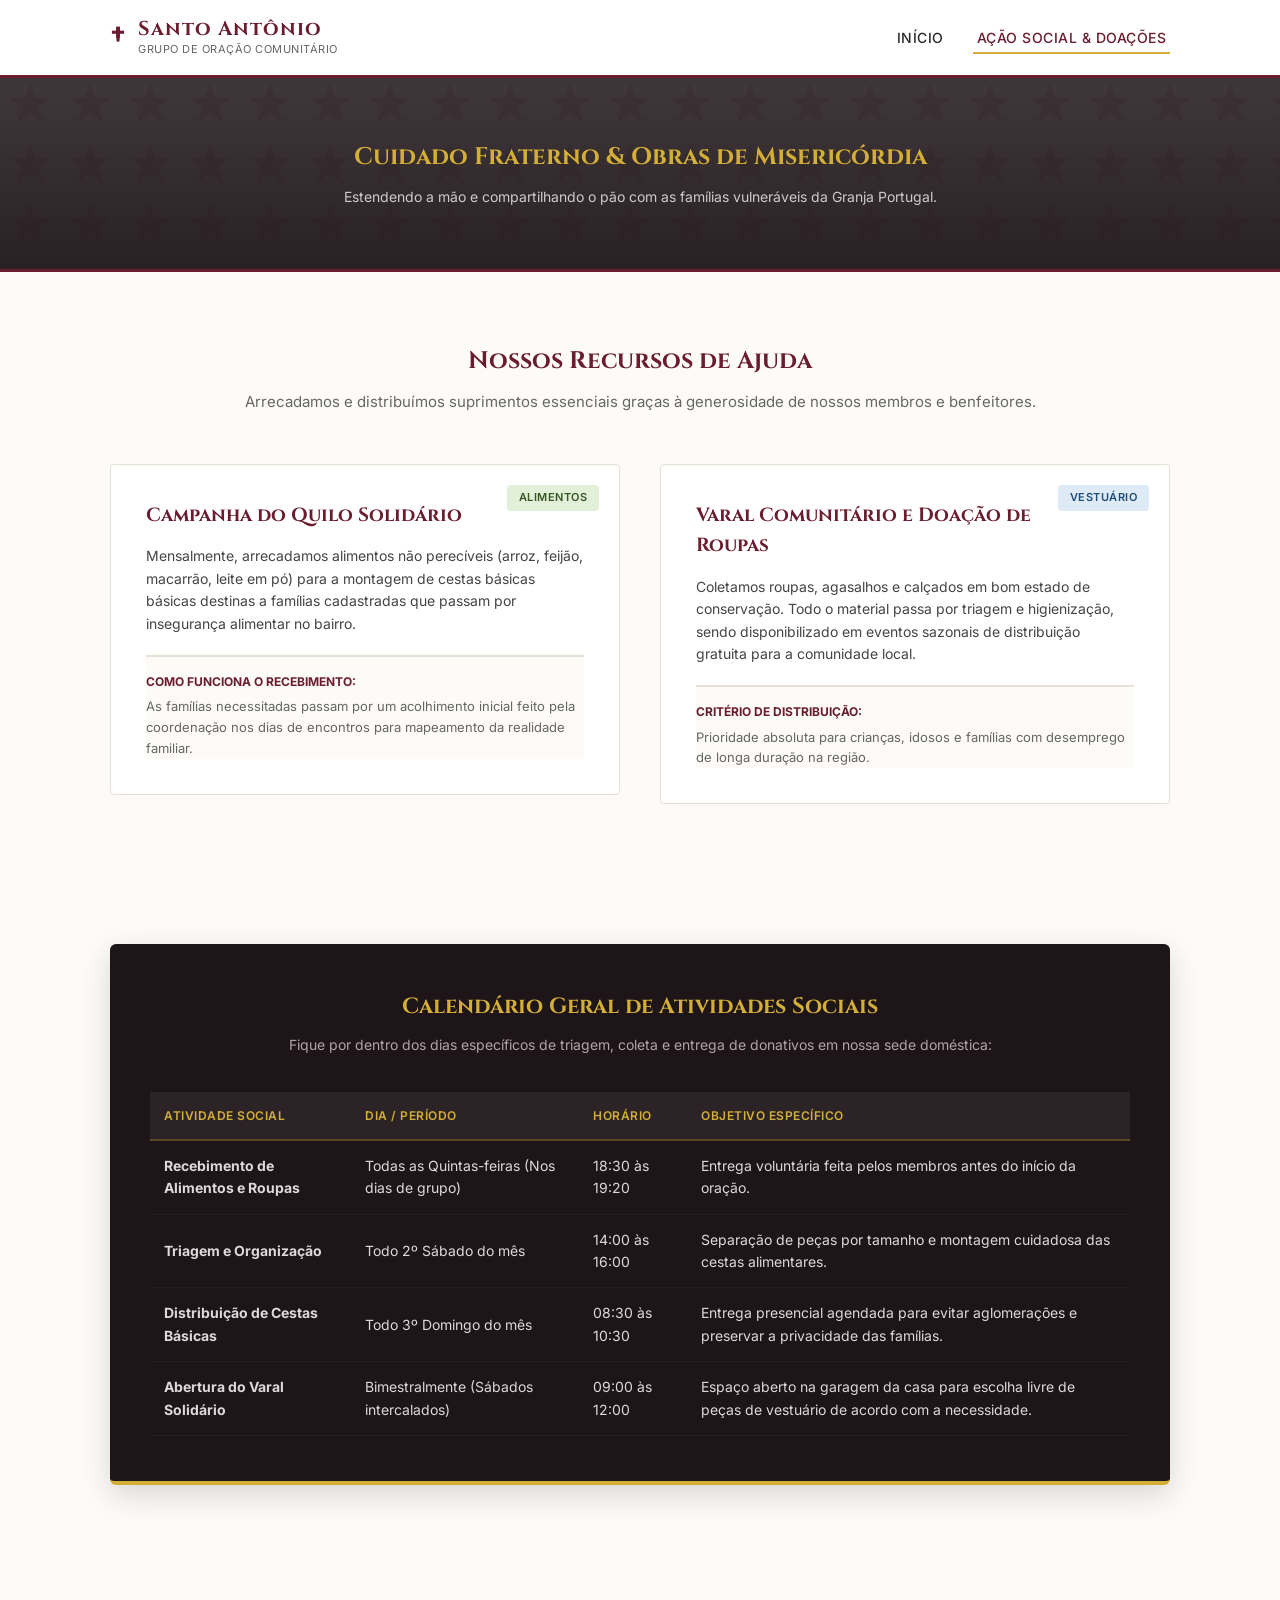
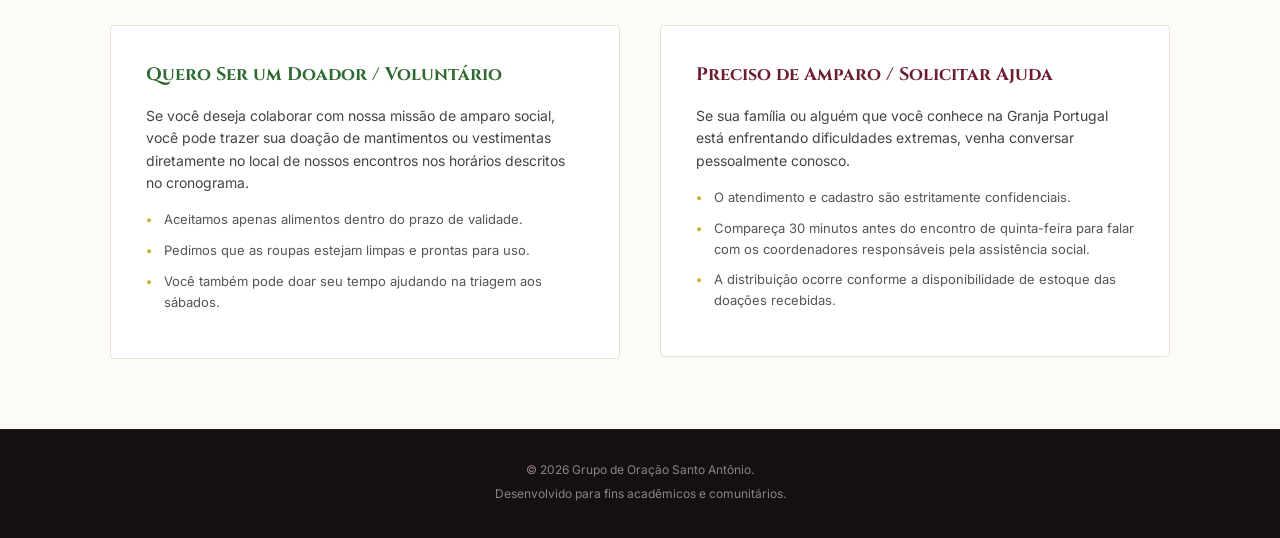
==== ajuda.html @ 1fc6bad6 "Projeto Santo Antonio" ====
<!DOCTYPE html>
<html lang="pt-BR">
<head>
    <meta charset="UTF-8">
    <meta name="viewport" content="width=device-width, initial-scale=1.0">
    <title>Ação Social & Doações - Grupo de Oração Santo Antônio</title>
    <link rel="stylesheet" href="style.css">
    <link rel="preconnect" href="https://fonts.googleapis.com">
    <link rel="preconnect" href="https://fonts.gstatic.com" crossorigin>
    <link href="https://fonts.googleapis.com/css2?family=Cinzel:wght@500;700&family=Inter:wght@400;500;600&display=swap" rel="stylesheet">
</head>
<body>
    <header class="main-header">
        <div class="container header-container">
            <div class="logo-area">
                <span class="cross-icon">†</span>
                <div class="logo-text">
                    <h1>Santo Antônio</h1>
                    <p>Grupo de Oração Comunitário</p>
                </div>
            </div>
            <nav class="main-nav">
                <button class="menu-toggle" aria-label="Open Menu">≡</button>
                <ul class="nav-links">
                    <li><a href="index.html">Início</a></li>
                    <li><a href="ajuda.html" class="active">Ação Social & Doações</a></li>
                </ul>
            </nav>
        </div>
    </header>

    <main>
        <!-- Page Banner -->
        <section class="page-banner">
            <div class="container">
                <h2>Cuidado Fraterno & Obras de Misericórdia</h2>
                <p>Estendendo a mão e compartilhando o pão com as famílias vulneráveis da Granja Portugal.</p>
            </div>
        </section>

        <!-- Projetos de Assistência -->
        <section class="social-projects">
            <div class="container">
                <div class="section-title">
                    <h3>Nossos Recursos de Ajuda</h3>
                    <p>Arrecadamos e distribuímos suprimentos essenciais graças à generosidade de nossos membros e benfeitores.</p>
                </div>

                <div class="grid-2">
                    <!-- Projeto 1: Alimentos -->
                    <div class="project-card">
                        <div class="project-badge food">Alimentos</div>
                        <h4>Campanha do Quilo Solidário</h4>
                        <p>Mensalmente, arrecadamos alimentos não perecíveis (arroz, feijão, macarrão, leite em pó) para a montagem de cestas básicas básicas destinas a famílias cadastradas que passam por insegurança alimentar no bairro.</p>
                        <div class="project-meta">
                            <h5>Como Funciona o Recebimento:</h5>
                            <p>As famílias necessitadas passam por um acolhimento inicial feito pela coordenação nos dias de encontros para mapeamento da realidade familiar.</p>
                        </div>
                    </div>

                    <!-- Projeto 2: Roupas -->
                    <div class="project-card">
                        <div class="project-badge clothing">Vestuário</div>
                        <h4>Varal Comunitário e Doação de Roupas</h4>
                        <p>Coletamos roupas, agasalhos e calçados em bom estado de conservação. Todo o material passa por triagem e higienização, sendo disponibilizado em eventos sazonais de distribuição gratuita para a comunidade local.</p>
                        <div class="project-meta">
                            <h5>Critério de Distribuição:</h5>
                            <p>Prioridade absoluta para crianças, idosos e famílias com desemprego de longa duração na região.</p>
                        </div>
                    </div>
                </div>
            </div>
        </section>

        <!-- Cronograma de Arrecadação e Entrega -->
        <section class="schedule-social">
            <div class="container">
                <div class="card-dark">
                    <h3>Calendário Geral de Atividades Sociais</h3>
                    <p class="intro-p">Fique por dentro dos dias específicos de triagem, coleta e entrega de donativos em nossa sede doméstica:</p>
                    
                    <div class="table-responsive">
                        <table class="custom-table">
                            <thead>
                                <tr>
                                    <th>Atividade Social</th>
                                    <th>Dia / Período</th>
                                    <th>Horário</th>
                                    <th>Objetivo Específico</th>
                                </tr>
                            </thead>
                            <tbody>
                                <tr>
                                    <td><strong>Recebimento de Alimentos e Roupas</strong></td>
                                    <td>Todas as Quintas-feiras (Nos dias de grupo)</td>
                                    <td>18:30 às 19:20</td>
                                    <td>Entrega voluntária feita pelos membros antes do início da oração.</td>
                                </tr>
                                <tr>
                                    <td><strong>Triagem e Organização</strong></td>
                                    <td>Todo 2º Sábado do mês</td>
                                    <td>14:00 às 16:00</td>
                                    <td>Separação de peças por tamanho e montagem cuidadosa das cestas alimentares.</td>
                                </tr>
                                <tr>
                                    <td><strong>Distribuição de Cestas Básicas</strong></td>
                                    <td>Todo 3º Domingo do mês</td>
                                    <td>08:30 às 10:30</td>
                                    <td>Entrega presencial agendada para evitar aglomerações e preservar a privacidade das famílias.</td>
                                </tr>
                                <tr>
                                    <td><strong>Abertura do Varal Solidário</strong></td>
                                    <td>Bimestralmente (Sábados intercalados)</td>
                                    <td>09:00 às 12:00</td>
                                    <td>Espaço aberto na garagem da casa para escolha livre de peças de vestuário de acordo com a necessidade.</td>
                                </tr>
                            </tbody>
                        </table>
                    </div>
                </div>
            </div>
        </section>

        <!-- Como Ajudar ou Solicitar Auxílio -->
        <section class="help-guide">
            <div class="container grid-2">
                <div class="guide-box volunteer">
                    <h4>Quero Ser um Doador / Voluntário</h4>
                    <p>Se você deseja colaborar com nossa missão de amparo social, você pode trazer sua doação de mantimentos ou vestimentas diretamente no local de nossos encontros nos horários descritos no cronograma.</p>
                    <ul>
                        <li>Aceitamos apenas alimentos dentro do prazo de validade.</li>
                        <li>Pedimos que as roupas estejam limpas e prontas para uso.</li>
                        <li>Você também pode doar seu tempo ajudando na triagem aos sábados.</li>
                    </ul>
                </div>

                <div class="guide-box beneficiary">
                    <h4>Preciso de Amparo / Solicitar Ajuda</h4>
                    <p>Se sua família ou alguém que você conhece na Granja Portugal está enfrentando dificuldades extremas, venha conversar pessoalmente conosco.</p>
                    <ul>
                        <li>O atendimento e cadastro são estritamente confidenciais.</li>
                        <li>Compareça 30 minutos antes do encontro de quinta-feira para falar com os coordenadores responsáveis pela assistência social.</li>
                        <li>A distribuição ocorre conforme a disponibilidade de estoque das doações recebidas.</li>
                    </ul>
                </div>
            </div>
        </section>
    </main>

    <footer class="main-footer">
        <div class="container footer-content">
            <p>&copy; 2026 Grupo de Oração Santo Antônio.</p>
            <p>Desenvolvido para fins acadêmicos e comunitários.</p>
        </div>
    </footer>

    <script src="script.js"></script>
</body>
</html>
---- style.css ----
:root {
    --primary-color: #6b1d2f;    
    --primary-light: #8b2b43;
    --accent-color: #d4af37;    
    --accent-hover: #bda031;
    --bg-warm: #fdfbf7;       
    --bg-white: #ffffff;
    --bg-card-dark: #1e1518;     
    --text-dark: #2b2b2b;       
    --text-light: #f5f5f5;
    --text-muted: #666666;
    --border-color: #e6e0d5;
    
    --font-heading: 'Cinzel', serif;
    --font-body: 'Inter', sans-serif;
}


*, *::before, *::after {
    box-sizing: border-box;
    margin: 0;
    padding: 0;
}

html {
    scroll-behavior: smooth;
}

body {
    font-family: var(--font-body);
    background-color: var(--bg-warm);
    color: var(--text-dark);
    line-height: 1.6;
}

.container {
    width: 100%;
    max-width: 1100px;
    margin: 0 auto;
    padding: 0 20px;
}

/* Cabeçalho e Navegação */
.main-header {
    background-color: var(--bg-white);
    border-bottom: 3px solid var(--primary-color);
    box-shadow: 0 2px 10px rgba(0,0,0,0.05);
    position: sticky;
    top: 0;
    z-index: 1000;
}

.header-container {
    display: flex;
    justify-content: space-between;
    align-items: center;
    padding: 15px 20px;
}

.logo-area {
    display: flex;
    align-items: center;
    gap: 12px;
}

.cross-icon {
    font-size: 28px;
    color: var(--primary-color);
    font-weight: bold;
}

.logo-text h1 {
    font-family: var(--font-heading);
    font-size: 20px;
    color: var(--primary-color);
    letter-spacing: 1px;
    line-height: 1.2;
}

.logo-text p {
    font-size: 11px;
    color: var(--text-muted);
    text-transform: uppercase;
    letter-spacing: 0.5px;
}

.main-nav {
    display: flex;
    align-items: center;
}

.menu-toggle {
    display: none;
    background: none;
    border: none;
    font-size: 28px;
    color: var(--primary-color);
    cursor: pointer;
}

.nav-links {
    display: flex;
    list-style: none;
    gap: 25px;
}

.nav-links a {
    text-decoration: none;
    color: var(--text-dark);
    font-weight: 500;
    font-size: 14px;
    text-transform: uppercase;
    letter-spacing: 0.5px;
    padding: 8px 4px;
    transition: color 0.3s ease;
    position: relative;
}

.nav-links a:hover,
.nav-links a.active {
    color: var(--primary-color);
}

.nav-links a.active::after,
.nav-links a:hover::after {
    content: '';
    position: absolute;
    bottom: 0;
    left: 0;
    width: 100%;
    height: 2px;
    background-color: var(--accent-color);
}

/* Hero Section */
.hero {
    background: linear-gradient(rgba(107, 29, 47, 0.92), rgba(30, 21, 24, 0.95));
    color: var(--text-light);
    padding: 90px 0;
    text-align: center;
    border-bottom: 4px solid var(--accent-color);
}

.hero-content {
    max-width: 800px;
}

.hero .subtitle {
    display: inline-block;
    font-size: 12px;
    text-transform: uppercase;
    letter-spacing: 2px;
    color: var(--accent-color);
    margin-bottom: 15px;
    font-weight: 600;
}

.hero h2 {
    font-family: var(--font-heading);
    font-size: 26px;
    font-weight: 500;
    line-height: 1.4;
    margin-bottom: 25px;
    font-style: italic;
}

.hero p {
    font-size: 15px;
    color: #dcd6cd;
    margin-bottom: 35px;
}

/* Botões */
.btn {
    display: inline-block;
    text-decoration: none;
    padding: 12px 28px;
    font-weight: 600;
    font-size: 14px;
    text-transform: uppercase;
    letter-spacing: 0.5px;
    border-radius: 4px;
    transition: all 0.3s ease;
}

.btn-primary {
    background-color: var(--accent-color);
    color: #1e1518;
}

.btn-primary:hover {
    background-color: var(--accent-hover);
    transform: translateY(-2px);
}

/* Layouts de Grade Flexíveis/Grid (Para Navegadores Modernos) */
.grid-2 {
    display: grid;
    grid-template-columns: 1fr 1fr;
    gap: 40px;
    align-items: start;
}

.grid-2-equal {
    display: grid;
    grid-template-columns: 1fr 1fr;
    gap: 40px;
}

.grid-3 {
    display: grid;
    grid-template-columns: repeat(3, 1fr);
    gap: 30px;
}

/* Seções Comuns */
.about-section, .agenda-section, .location-section, .social-projects, .schedule-social, .help-guide {
    padding: 70px 0;
}

.section-title {
    text-align: center;
    margin-bottom: 50px;
}

.section-title h3 {
    font-family: var(--font-heading);
    font-size: 24px;
    color: var(--primary-color);
    margin-bottom: 10px;
}

.section-title p {
    color: var(--text-muted);
    font-size: 15px;
}

/* Cartões de Conteúdo */
.about-text h3 {
    font-family: var(--font-heading);
    font-size: 24px;
    color: var(--primary-color);
    margin-bottom: 20px;
}

.about-text p {
    margin-bottom: 20px;
    font-size: 15px;
    color: #444;
}

.card-accent {
    background-color: var(--bg-white);
    border-left: 4px solid var(--accent-color);
    padding: 20px;
    margin-top: 25px;
    box-shadow: 0 4px 15px rgba(0,0,0,0.02);
}

.card-accent h4 {
    color: var(--primary-color);
    margin-bottom: 8px;
    font-size: 16px;
}

.info-box {
    background-color: var(--bg-white);
    border: 1px solid var(--border-color);
    padding: 25px;
    margin-bottom: 20px;
    border-radius: 4px;
}

.info-box h5 {
    font-family: var(--font-heading);
    color: var(--primary-color);
    font-size: 15px;
    margin-bottom: 10px;
}

/* Cartões da Agenda */
.agenda-card {
    background-color: var(--bg-white);
    border: 1px solid var(--border-color);
    border-top: 4px solid var(--primary-color);
    padding: 30px 25px;
    border-radius: 4px;
    box-shadow: 0 4px 12px rgba(0,0,0,0.02);
    transition: transform 0.3s ease;
}

.agenda-card:hover {
    transform: translateY(-5px);
}

.agenda-card.highlighted {
    border-top-color: var(--accent-color);
    background-color: #fffdf9;
    box-shadow: 0 6px 20px rgba(212, 175, 55, 0.1);
}

.card-header {
    display: flex;
    justify-content: space-between;
    margin-bottom: 20px;
    font-size: 12px;
    font-weight: 600;
    text-transform: uppercase;
}

.day-tag {
    color: var(--primary-color);
    background-color: rgba(107, 29, 47, 0.06);
    padding: 4px 10px;
    border-radius: 20px;
}

.agenda-card.highlighted .day-tag {
    color: #9c7b14;
    background-color: rgba(212, 175, 55, 0.12);
}

.time-tag {
    color: var(--text-muted);
    padding: 4px 0;
}

.agenda-card h4 {
    font-family: var(--font-heading);
    color: #1e1518;
    font-size: 17px;
    margin-bottom: 12px;
}

.agenda-card p {
    font-size: 14px;
    color: #555;
}

/* Área de Localização */
.address-box {
    background-color: rgba(107, 29, 47, 0.03);
    border: 1px dashed var(--primary-color);
    padding: 25px;
    margin: 25px 0;
    border-radius: 4px;
}

.address-box p {
    margin-bottom: 5px;
    color: var(--text-dark);
}

.subtext {
    font-size: 12px;
    color: var(--text-muted);
    font-style: italic;
}

.map-placeholder {
    background-color: #eae5db;
    border: 1px solid var(--border-color);
    border-radius: 4px;
    display: flex;
    align-items: center;
    justify-content: center;
    padding: 4px;
}

.map-box {
    background-color: var(--bg-white);
    width: 100%;
    height: 320px;
    display: flex;
    flex-direction: column;
    justify-content: center;
    align-items: center;
    text-align: center;
    padding: 20px;
}

.map-icon {
    font-size: 36px;
    margin-bottom: 10px;
}

.map-address {
    font-size: 13px;
    color: var(--text-muted);
    margin: 5px 0 20px 0;
}

.map-button-sim {
    background-color: #f0ede6;
    border: 1px solid #d0c9bc;
    color: #555;
    font-size: 11px;
    padding: 10px 15px;
    border-radius: 4px;
    text-transform: uppercase;
    font-weight: 500;
}

/* Estilos de Banner da Página de Ajuda */
.page-banner {
    background: linear-gradient(rgba(30, 21, 24, 0.85), rgba(30, 21, 24, 0.95)), url('data:image/svg+xml;utf8,<svg xmlns="http://www.w3.org/2000/svg" width="60" height="60" viewBox="0 0 60 60"><path d="M30 5 L35 20 L50 20 L38 30 L43 45 L30 35 L17 45 L22 30 L10 20 L25 20 Z" fill="%236b1d2f" fill-opacity="0.15"/></svg>');
    color: var(--text-light);
    padding: 60px 0;
    text-align: center;
    border-bottom: 3px solid var(--primary-color);
}

.page-banner h2 {
    font-family: var(--font-heading);
    font-size: 24px;
    margin-bottom: 10px;
    color: var(--accent-color);
}

.page-banner p {
    font-size: 14px;
    color: #ccc;
}

/* Cartões de Projetos Sociais */
.project-card {
    background-color: var(--bg-white);
    border: 1px solid var(--border-color);
    padding: 35px;
    border-radius: 4px;
    position: relative;
    box-shadow: 0 4px 15px rgba(0,0,0,0.01);
}

.project-badge {
    position: absolute;
    top: 20px;
    right: 20px;
    font-size: 11px;
    text-transform: uppercase;
    font-weight: 600;
    padding: 4px 12px;
    border-radius: 4px;
    letter-spacing: 0.5px;
}

.project-badge.food {
    background-color: #e2f0d9;
    color: #385723;
}

.project-badge.clothing {
    background-color: #deeaf6;
    color: #1f4e79;
}

.project-card h4 {
    font-family: var(--font-heading);
    color: var(--primary-color);
    font-size: 19px;
    margin-bottom: 15px;
    margin-right: 80px;
}

.project-card p {
    font-size: 14px;
    color: #444;
    margin-bottom: 20px;
}

.project-meta {
    background-color: var(--bg-warm);
    border-top: 2px solid var(--border-color);
    padding-top: 15px;
}

.project-meta h5 {
    font-size: 12px;
    text-transform: uppercase;
    color: var(--primary-color);
    margin-bottom: 5px;
}

.project-meta p {
    font-size: 13px;
    color: var(--text-muted);
    margin-bottom: 0;
}

/* Caixa Escura para Tabelas */
.card-dark {
    background-color: var(--bg-card-dark);
    color: var(--text-light);
    padding: 45px 40px;
    border-radius: 6px;
    border-bottom: 4px solid var(--accent-color);
    box-shadow: 0 10px 30px rgba(0,0,0,0.15);
}

.card-dark h3 {
    font-family: var(--font-heading);
    color: var(--accent-color);
    font-size: 22px;
    margin-bottom: 10px;
    text-align: center;
}

.card-dark .intro-p {
    text-align: center;
    font-size: 14px;
    color: #b0a5a8;
    margin-bottom: 35px;
}

/* Tabelas Customizadas e Responsivas */
.table-responsive {
    width: 100%;
    overflow-x: auto;
}

.custom-table {
    width: 100%;
    border-collapse: collapse;
    font-size: 14px;
    text-align: left;
}

.custom-table th {
    background-color: rgba(255,255,255,0.06);
    color: var(--accent-color);
    font-weight: 600;
    padding: 14px;
    border-bottom: 2px solid rgba(212, 175, 55, 0.3);
    text-transform: uppercase;
    font-size: 12px;
    letter-spacing: 0.5px;
}

.custom-table td {
    padding: 14px;
    border-bottom: 1px solid rgba(255,255,255,0.04);
    color: #dfd8da;
}

.custom-table tr:hover td {
    background-color: rgba(255,255,255,0.02);
}

/* Guia de Ajuda Coletivo */
.help-guide .guide-box {
    background-color: var(--bg-white);
    border: 1px solid var(--border-color);
    padding: 35px;
    border-radius: 4px;
}

.guide-box h4 {
    font-family: var(--font-heading);
    font-size: 18px;
    margin-bottom: 15px;
}

.guide-box.volunteer h4 {
    color: #2e6930;
}

.guide-box.beneficiary h4 {
    color: var(--primary-color);
}

.guide-box p {
    font-size: 14px;
    color: #444;
    margin-bottom: 15px;
}

.guide-box ul {
    list-style-type: none;
}

.guide-box ul li {
    font-size: 13px;
    color: #555;
    margin-bottom: 10px;
    padding-left: 18px;
    position: relative;
}

.guide-box ul li::before {
    content: "•";
    position: absolute;
    left: 0;
    color: var(--accent-color);
    font-weight: bold;
}

/* Rodapé Geral */
.main-footer {
    background-color: #150f11;
    color: #8c8284;
    padding: 30px 0;
    text-align: center;
    font-size: 12px;
    border-top: 1px solid #261c1f;
}

.footer-content p {
    margin-bottom: 5px;
}

/*
    ANIMAÇÕES
*/

.reveal {
    opacity: 0;
    transform: translateY(40px);
    transition: opacity 0.8s ease-out, transform 0.8s cubic-bezier(0.25, 0.46, 0.45, 0.94);
}


.reveal.active {
    opacity: 1;
    transform: translateY(0);
}


.btn {
    transition: all 0.3s cubic-bezier(0.25, 0.8, 0.25, 1);
    box-shadow: 0 4px 6px rgba(0,0,0,0.1);
}

.btn-primary:hover {
    transform: translateY(-3px) scale(1.05);
    box-shadow: 0 8px 15px rgba(212, 175, 55, 0.3);
}


.agenda-card, .project-card, .guide-box {
    transition: all 0.4s cubic-bezier(0.25, 0.8, 0.25, 1);
}

.agenda-card:hover, .project-card:hover {
    transform: translateY(-8px);
    box-shadow: 0 15px 30px rgba(107, 29, 47, 0.08);
    border-color: rgba(212, 175, 55, 0.5); /* Borda levemente dourada no hover */
}

/*
   RESPONSIVIDADE 
 */

@media (max-width: 850px) {
    .grid-3 {
        grid-template-columns: 1fr;
        gap: 20px;
    }
    
    .grid-2, .grid-2-equal {
        grid-template-columns: 1fr;
        gap: 30px;
    }
    
    .hero padding {
        padding: 60px 0;
    }
    
    .hero h2 {
        font-size: 20px;
    }
    
    .menu-toggle {
        display: block;
    }
    
    .nav-links {
        display: none; /* Controlado via JS */
        flex-direction: column;
        position: absolute;
        top: 100%;
        left: 0;
        width: 100%;
        background-color: var(--bg-white);
        box-shadow: 0 4px 10px rgba(0,0,0,0.1);
        padding: 20px;
        gap: 15px;
        border-bottom: 2px solid var(--primary-color);
    }
    
    .nav-links.active {
        display: flex;
    }
    
    .nav-links a::after {
        display: none;
    }
    
    .card-dark {
        padding: 25px 15px;
    }
    
    .project-card {
        padding: 20px;
    }
    
    .project-card h4 {
        margin-right: 0;
        margin-top: 25px;
    }
    
    .project-badge {
        position: static;
        display: inline-block;
    }
}
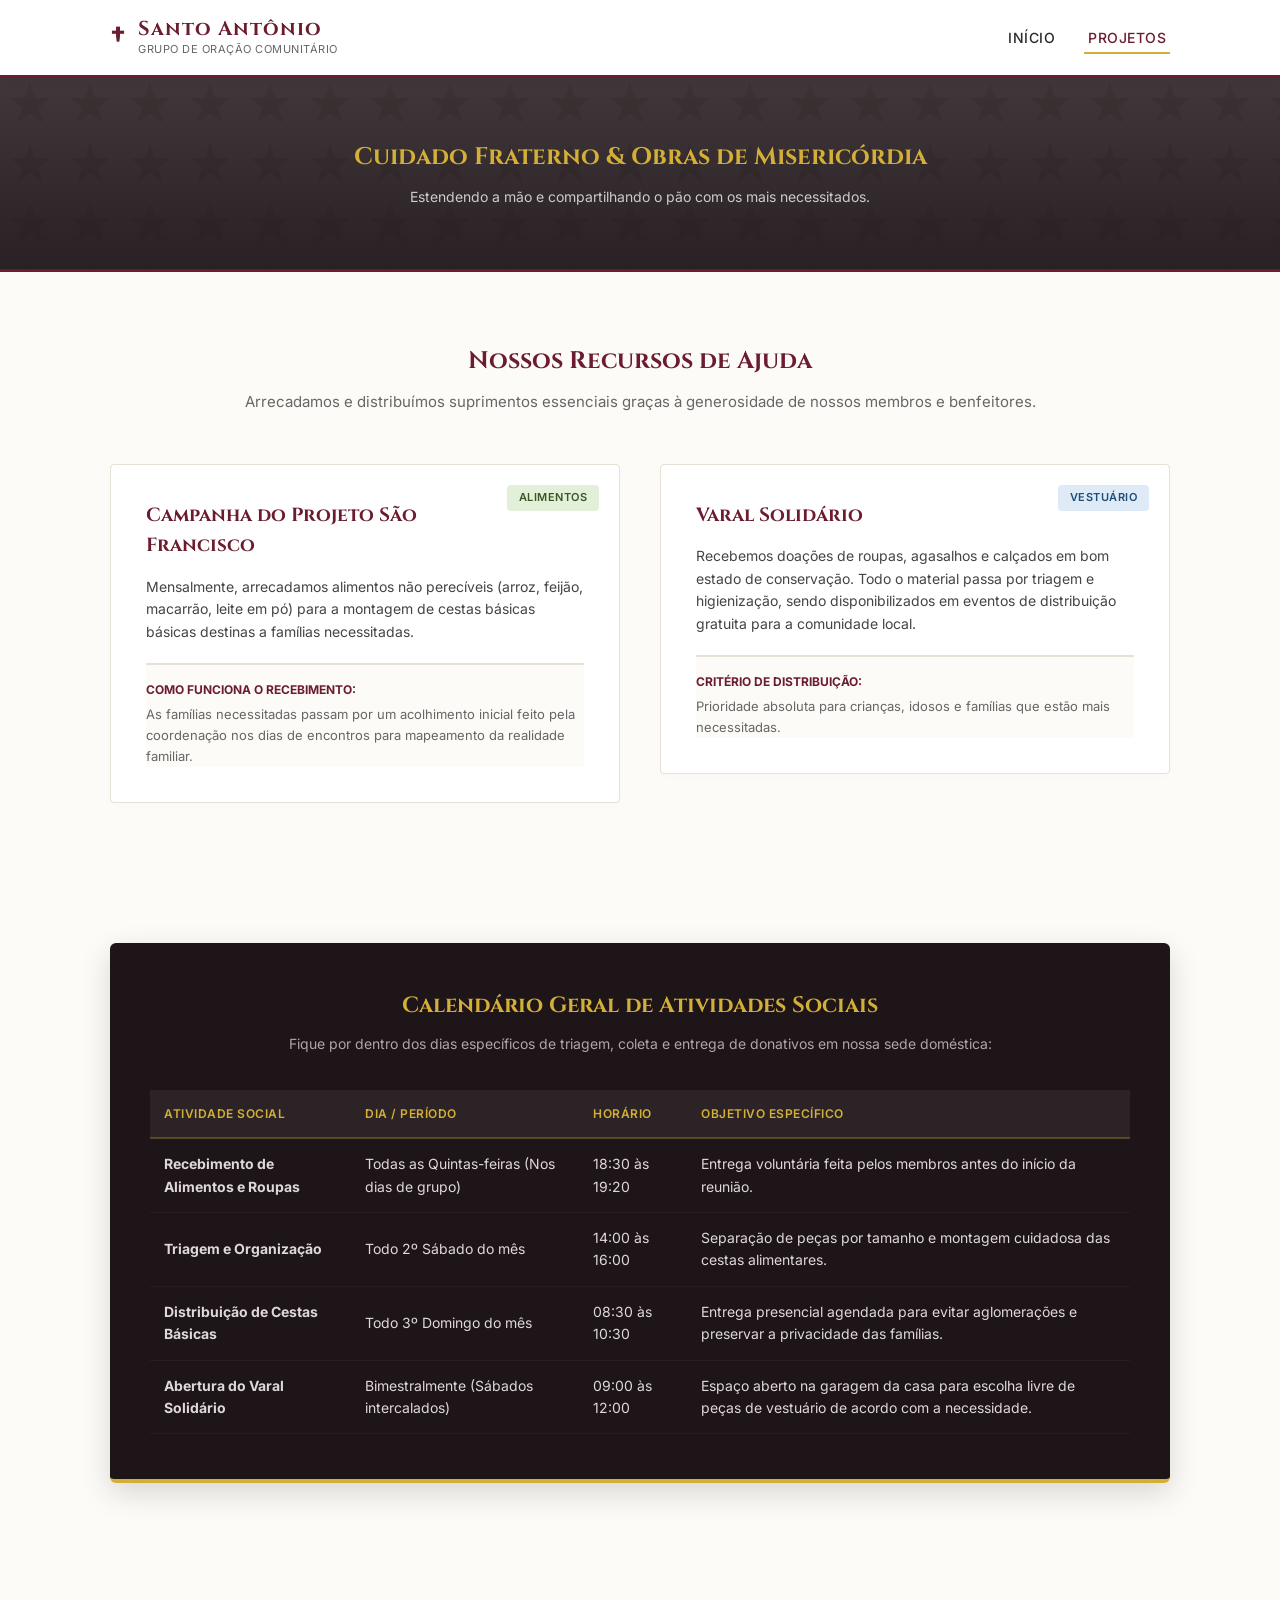
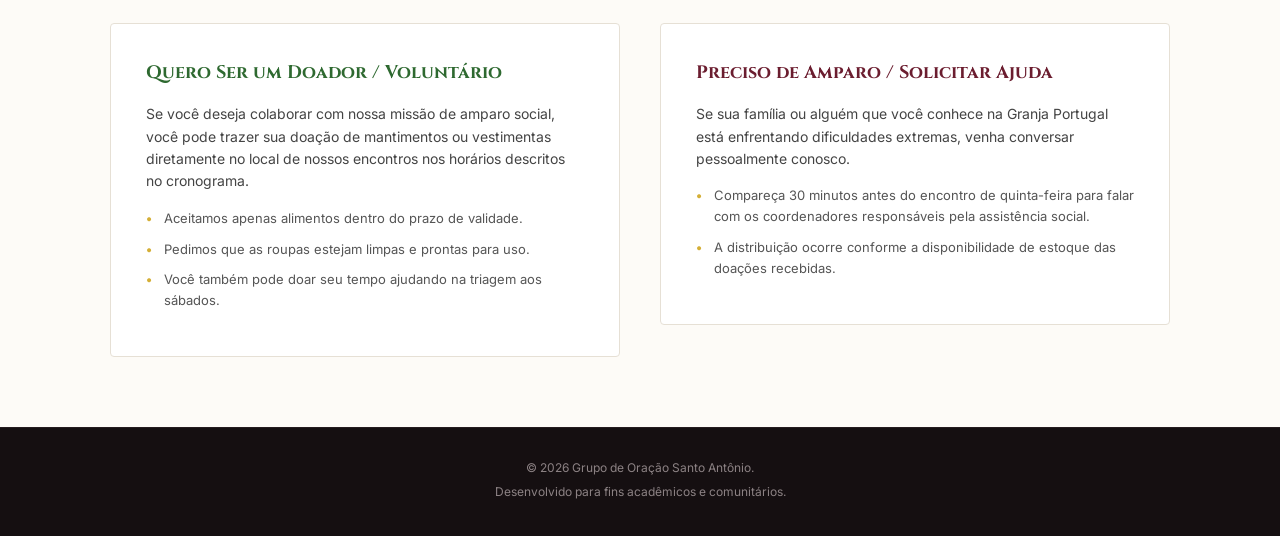
==== commit 840672d5: "Corrigindo textos e adicioanndo banner de fundo" ====
--- a/ajuda.html
+++ b/ajuda.html
@@ -23,7 +23,7 @@
                 <button class="menu-toggle" aria-label="Open Menu">≡</button>
                 <ul class="nav-links">
                     <li><a href="index.html">Início</a></li>
-                    <li><a href="ajuda.html" class="active">Ação Social & Doações</a></li>
+                    <li><a href="ajuda.html" class="active">Projetos</a></li>
                 </ul>
             </nav>
         </div>
@@ -34,7 +34,7 @@
         <section class="page-banner">
             <div class="container">
                 <h2>Cuidado Fraterno & Obras de Misericórdia</h2>
-                <p>Estendendo a mão e compartilhando o pão com as famílias vulneráveis da Granja Portugal.</p>
+                <p>Estendendo a mão e compartilhando o pão com os mais necessitados.</p>
             </div>
         </section>
 
@@ -50,8 +50,8 @@
                     <!-- Projeto 1: Alimentos -->
                     <div class="project-card">
                         <div class="project-badge food">Alimentos</div>
-                        <h4>Campanha do Quilo Solidário</h4>
-                        <p>Mensalmente, arrecadamos alimentos não perecíveis (arroz, feijão, macarrão, leite em pó) para a montagem de cestas básicas básicas destinas a famílias cadastradas que passam por insegurança alimentar no bairro.</p>
+                        <h4>Campanha do Projeto São Francisco</h4>
+                        <p>Mensalmente, arrecadamos alimentos não perecíveis (arroz, feijão, macarrão, leite em pó) para a montagem de cestas básicas básicas destinas a famílias necessitadas.</p>
                         <div class="project-meta">
                             <h5>Como Funciona o Recebimento:</h5>
                             <p>As famílias necessitadas passam por um acolhimento inicial feito pela coordenação nos dias de encontros para mapeamento da realidade familiar.</p>
@@ -61,11 +61,11 @@
                     <!-- Projeto 2: Roupas -->
                     <div class="project-card">
                         <div class="project-badge clothing">Vestuário</div>
-                        <h4>Varal Comunitário e Doação de Roupas</h4>
-                        <p>Coletamos roupas, agasalhos e calçados em bom estado de conservação. Todo o material passa por triagem e higienização, sendo disponibilizado em eventos sazonais de distribuição gratuita para a comunidade local.</p>
+                        <h4>Varal Solidário</h4>
+                        <p>Recebemos doações de roupas, agasalhos e calçados em bom estado de conservação. Todo o material passa por triagem e higienização, sendo disponibilizados em eventos de distribuição gratuita para a comunidade local.</p>
                         <div class="project-meta">
                             <h5>Critério de Distribuição:</h5>
-                            <p>Prioridade absoluta para crianças, idosos e famílias com desemprego de longa duração na região.</p>
+                            <p>Prioridade absoluta para crianças, idosos e famílias que estão mais necessitadas.</p>
                         </div>
                     </div>
                 </div>
@@ -94,7 +94,7 @@
                                     <td><strong>Recebimento de Alimentos e Roupas</strong></td>
                                     <td>Todas as Quintas-feiras (Nos dias de grupo)</td>
                                     <td>18:30 às 19:20</td>
-                                    <td>Entrega voluntária feita pelos membros antes do início da oração.</td>
+                                    <td>Entrega voluntária feita pelos membros antes do início da reunião.</td>
                                 </tr>
                                 <tr>
                                     <td><strong>Triagem e Organização</strong></td>
@@ -137,8 +137,7 @@
                 <div class="guide-box beneficiary">
                     <h4>Preciso de Amparo / Solicitar Ajuda</h4>
                     <p>Se sua família ou alguém que você conhece na Granja Portugal está enfrentando dificuldades extremas, venha conversar pessoalmente conosco.</p>
-                    <ul>
-                        <li>O atendimento e cadastro são estritamente confidenciais.</li>
+                    <ul>                       
                         <li>Compareça 30 minutos antes do encontro de quinta-feira para falar com os coordenadores responsáveis pela assistência social.</li>
                         <li>A distribuição ocorre conforme a disponibilidade de estoque das doações recebidas.</li>
                     </ul>
--- a/style.css
+++ b/style.css
@@ -134,9 +134,12 @@
 
 /* Hero Section */
 .hero {
-    background: linear-gradient(rgba(107, 29, 47, 0.92), rgba(30, 21, 24, 0.95));
+   /* O linear-gradient aplica a película escura e o url() puxa a sua imagem local */
+    background: linear-gradient(rgba(48, 12, 20, 0.75), rgba(30, 21, 24, 0.85)),
+                url('imgs/santo-antonio-banner.jpg') center/cover no-repeat;
     color: var(--text-light);
-    padding: 90px 0;
+    /* Aumentei o padding de 90px para 120px para a imagem aparecer mais */
+    padding: 120px 0; 
     text-align: center;
     border-bottom: 4px solid var(--accent-color);
 }
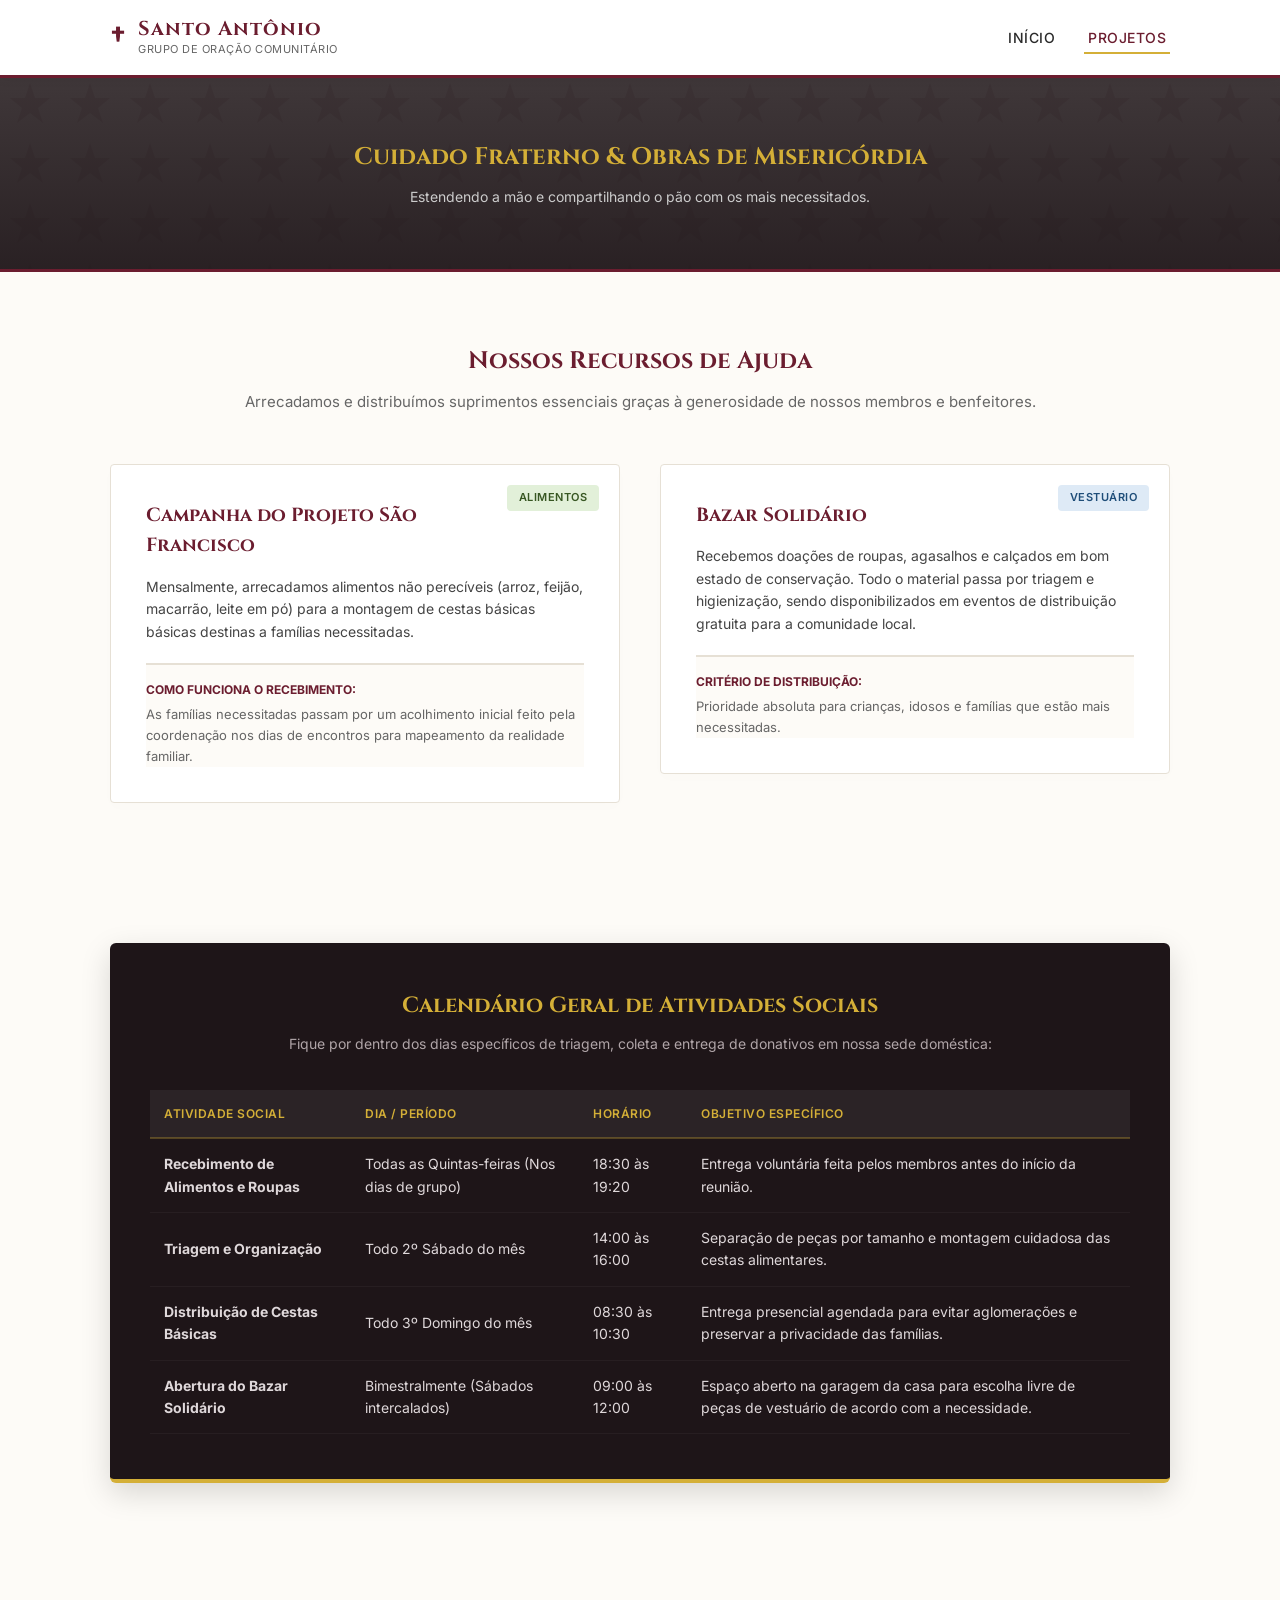
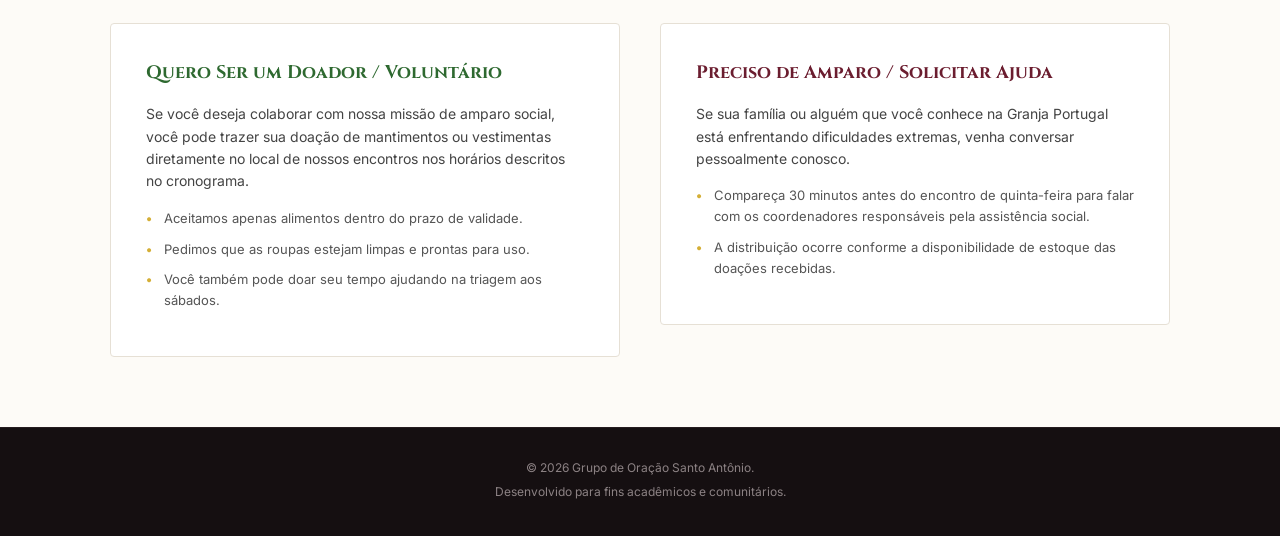
==== commit 3638997f: "Alterando nome de um dos projetos" ====
--- a/ajuda.html
+++ b/ajuda.html
@@ -61,7 +61,7 @@
                     <!-- Projeto 2: Roupas -->
                     <div class="project-card">
                         <div class="project-badge clothing">Vestuário</div>
-                        <h4>Varal Solidário</h4>
+                        <h4>Bazar Solidário</h4>
                         <p>Recebemos doações de roupas, agasalhos e calçados em bom estado de conservação. Todo o material passa por triagem e higienização, sendo disponibilizados em eventos de distribuição gratuita para a comunidade local.</p>
                         <div class="project-meta">
                             <h5>Critério de Distribuição:</h5>
@@ -109,7 +109,7 @@
                                     <td>Entrega presencial agendada para evitar aglomerações e preservar a privacidade das famílias.</td>
                                 </tr>
                                 <tr>
-                                    <td><strong>Abertura do Varal Solidário</strong></td>
+                                    <td><strong>Abertura do Bazar Solidário</strong></td>
                                     <td>Bimestralmente (Sábados intercalados)</td>
                                     <td>09:00 às 12:00</td>
                                     <td>Espaço aberto na garagem da casa para escolha livre de peças de vestuário de acordo com a necessidade.</td>
--- a/style.css
+++ b/style.css
@@ -136,7 +136,7 @@
 .hero {
    /* O linear-gradient aplica a película escura e o url() puxa a sua imagem local */
     background: linear-gradient(rgba(48, 12, 20, 0.75), rgba(30, 21, 24, 0.85)),
-                url('imgs/santo-antonio-banner.jpg') center/cover no-repeat;
+                url('imgs/santo-antonio-banner2.jpg') center/cover no-repeat;
     color: var(--text-light);
     /* Aumentei o padding de 90px para 120px para a imagem aparecer mais */
     padding: 120px 0; 
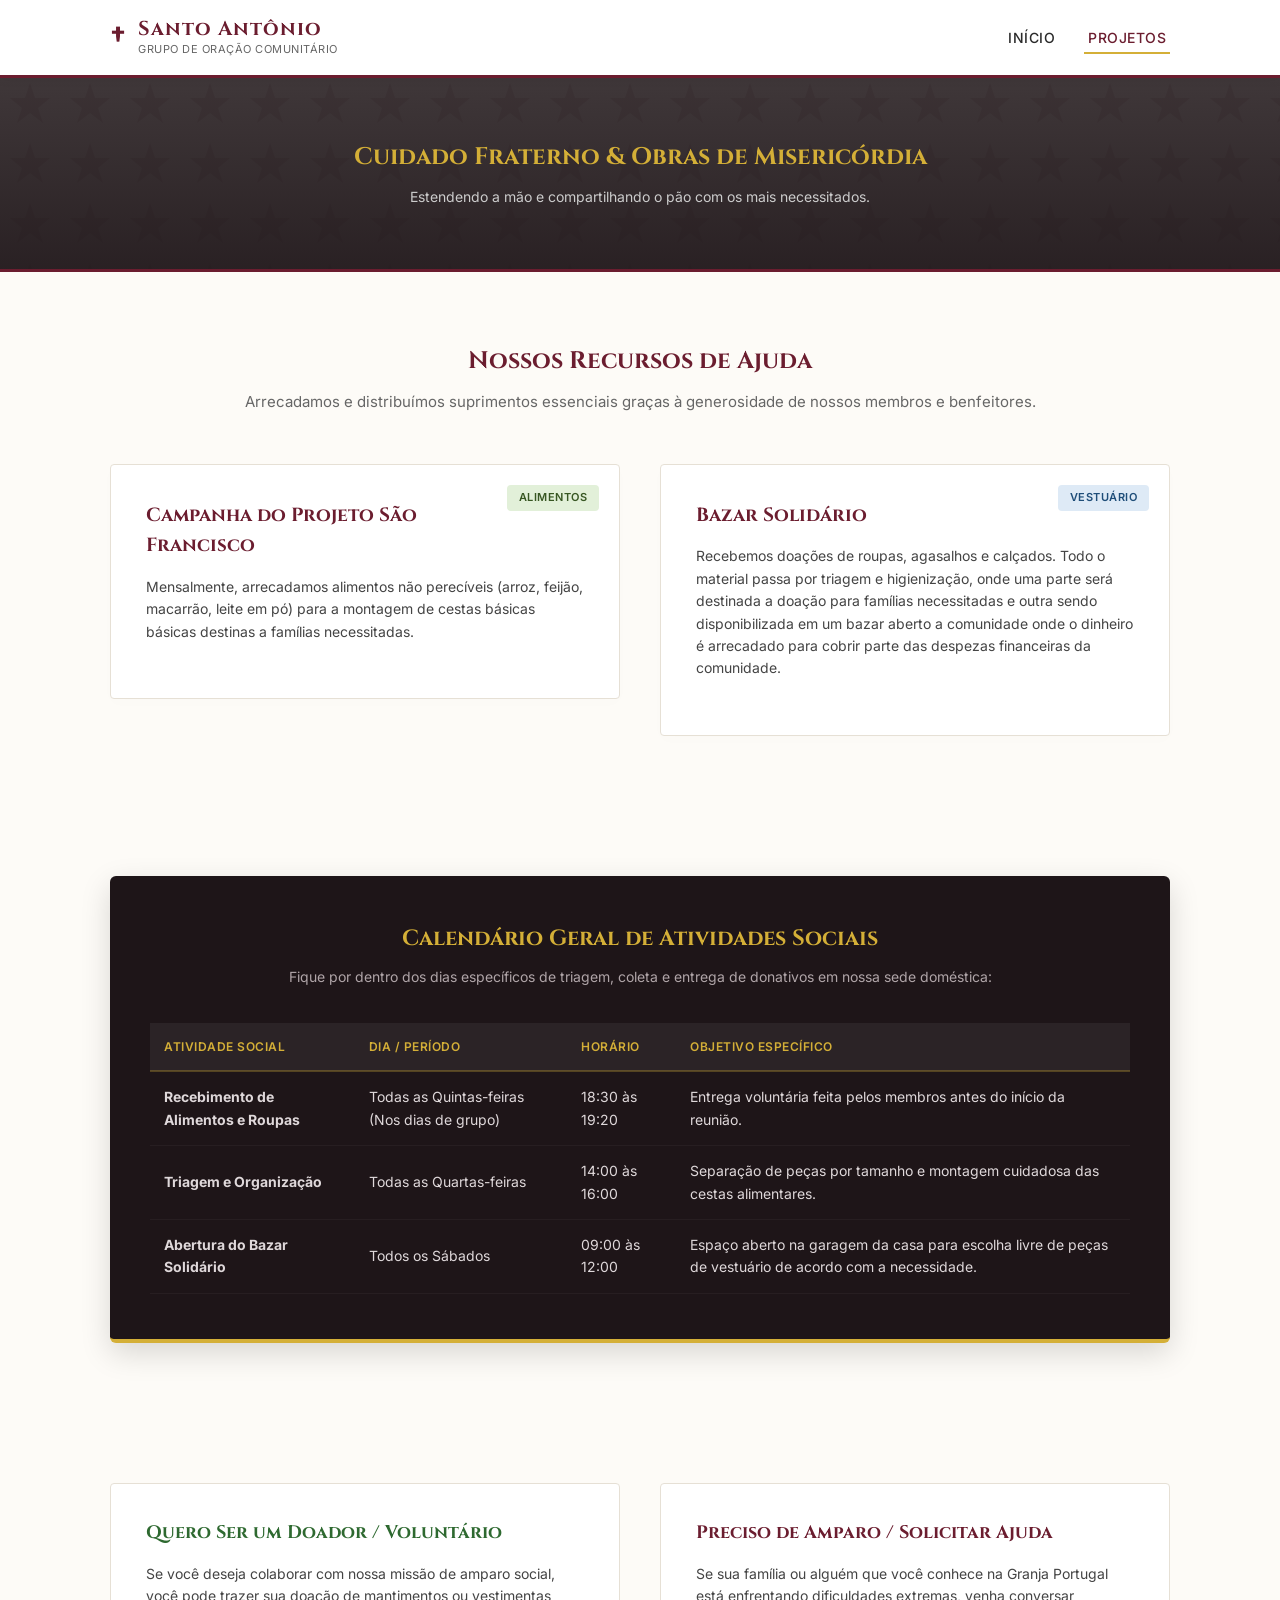
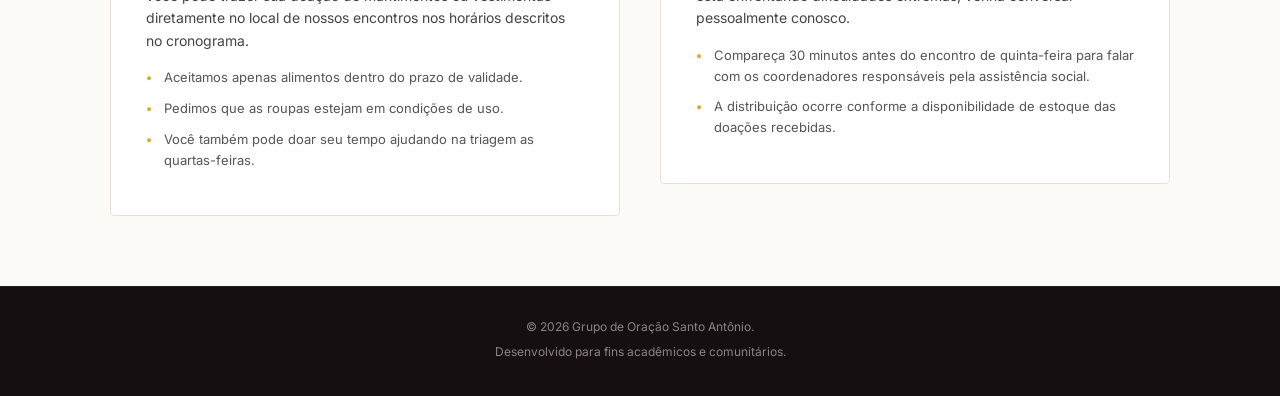
==== commit 1053019c: "Ajustando informes" ====
--- a/ajuda.html
+++ b/ajuda.html
@@ -52,21 +52,14 @@
                         <div class="project-badge food">Alimentos</div>
                         <h4>Campanha do Projeto São Francisco</h4>
                         <p>Mensalmente, arrecadamos alimentos não perecíveis (arroz, feijão, macarrão, leite em pó) para a montagem de cestas básicas básicas destinas a famílias necessitadas.</p>
-                        <div class="project-meta">
-                            <h5>Como Funciona o Recebimento:</h5>
-                            <p>As famílias necessitadas passam por um acolhimento inicial feito pela coordenação nos dias de encontros para mapeamento da realidade familiar.</p>
-                        </div>
                     </div>
 
                     <!-- Projeto 2: Roupas -->
                     <div class="project-card">
                         <div class="project-badge clothing">Vestuário</div>
                         <h4>Bazar Solidário</h4>
-                        <p>Recebemos doações de roupas, agasalhos e calçados em bom estado de conservação. Todo o material passa por triagem e higienização, sendo disponibilizados em eventos de distribuição gratuita para a comunidade local.</p>
-                        <div class="project-meta">
-                            <h5>Critério de Distribuição:</h5>
-                            <p>Prioridade absoluta para crianças, idosos e famílias que estão mais necessitadas.</p>
-                        </div>
+                        <p>Recebemos doações de roupas, agasalhos e calçados. Todo o material passa por triagem e higienização, onde uma parte será destinada a doação para famílias necessitadas e outra sendo disponibilizada em um bazar aberto a comunidade onde o dinheiro é arrecadado para cobrir parte das despezas financeiras da comunidade.</p>
+                        
                     </div>
                 </div>
             </div>
@@ -98,19 +91,13 @@
                                 </tr>
                                 <tr>
                                     <td><strong>Triagem e Organização</strong></td>
-                                    <td>Todo 2º Sábado do mês</td>
+                                    <td>Todas as Quartas-feiras</td>
                                     <td>14:00 às 16:00</td>
                                     <td>Separação de peças por tamanho e montagem cuidadosa das cestas alimentares.</td>
                                 </tr>
                                 <tr>
-                                    <td><strong>Distribuição de Cestas Básicas</strong></td>
-                                    <td>Todo 3º Domingo do mês</td>
-                                    <td>08:30 às 10:30</td>
-                                    <td>Entrega presencial agendada para evitar aglomerações e preservar a privacidade das famílias.</td>
-                                </tr>
-                                <tr>
                                     <td><strong>Abertura do Bazar Solidário</strong></td>
-                                    <td>Bimestralmente (Sábados intercalados)</td>
+                                    <td>Todos os Sábados</td>
                                     <td>09:00 às 12:00</td>
                                     <td>Espaço aberto na garagem da casa para escolha livre de peças de vestuário de acordo com a necessidade.</td>
                                 </tr>
@@ -129,8 +116,8 @@
                     <p>Se você deseja colaborar com nossa missão de amparo social, você pode trazer sua doação de mantimentos ou vestimentas diretamente no local de nossos encontros nos horários descritos no cronograma.</p>
                     <ul>
                         <li>Aceitamos apenas alimentos dentro do prazo de validade.</li>
-                        <li>Pedimos que as roupas estejam limpas e prontas para uso.</li>
-                        <li>Você também pode doar seu tempo ajudando na triagem aos sábados.</li>
+                        <li>Pedimos que as roupas estejam em condições de uso.</li>
+                        <li>Você também pode doar seu tempo ajudando na triagem as quartas-feiras.</li>
                     </ul>
                 </div>
 
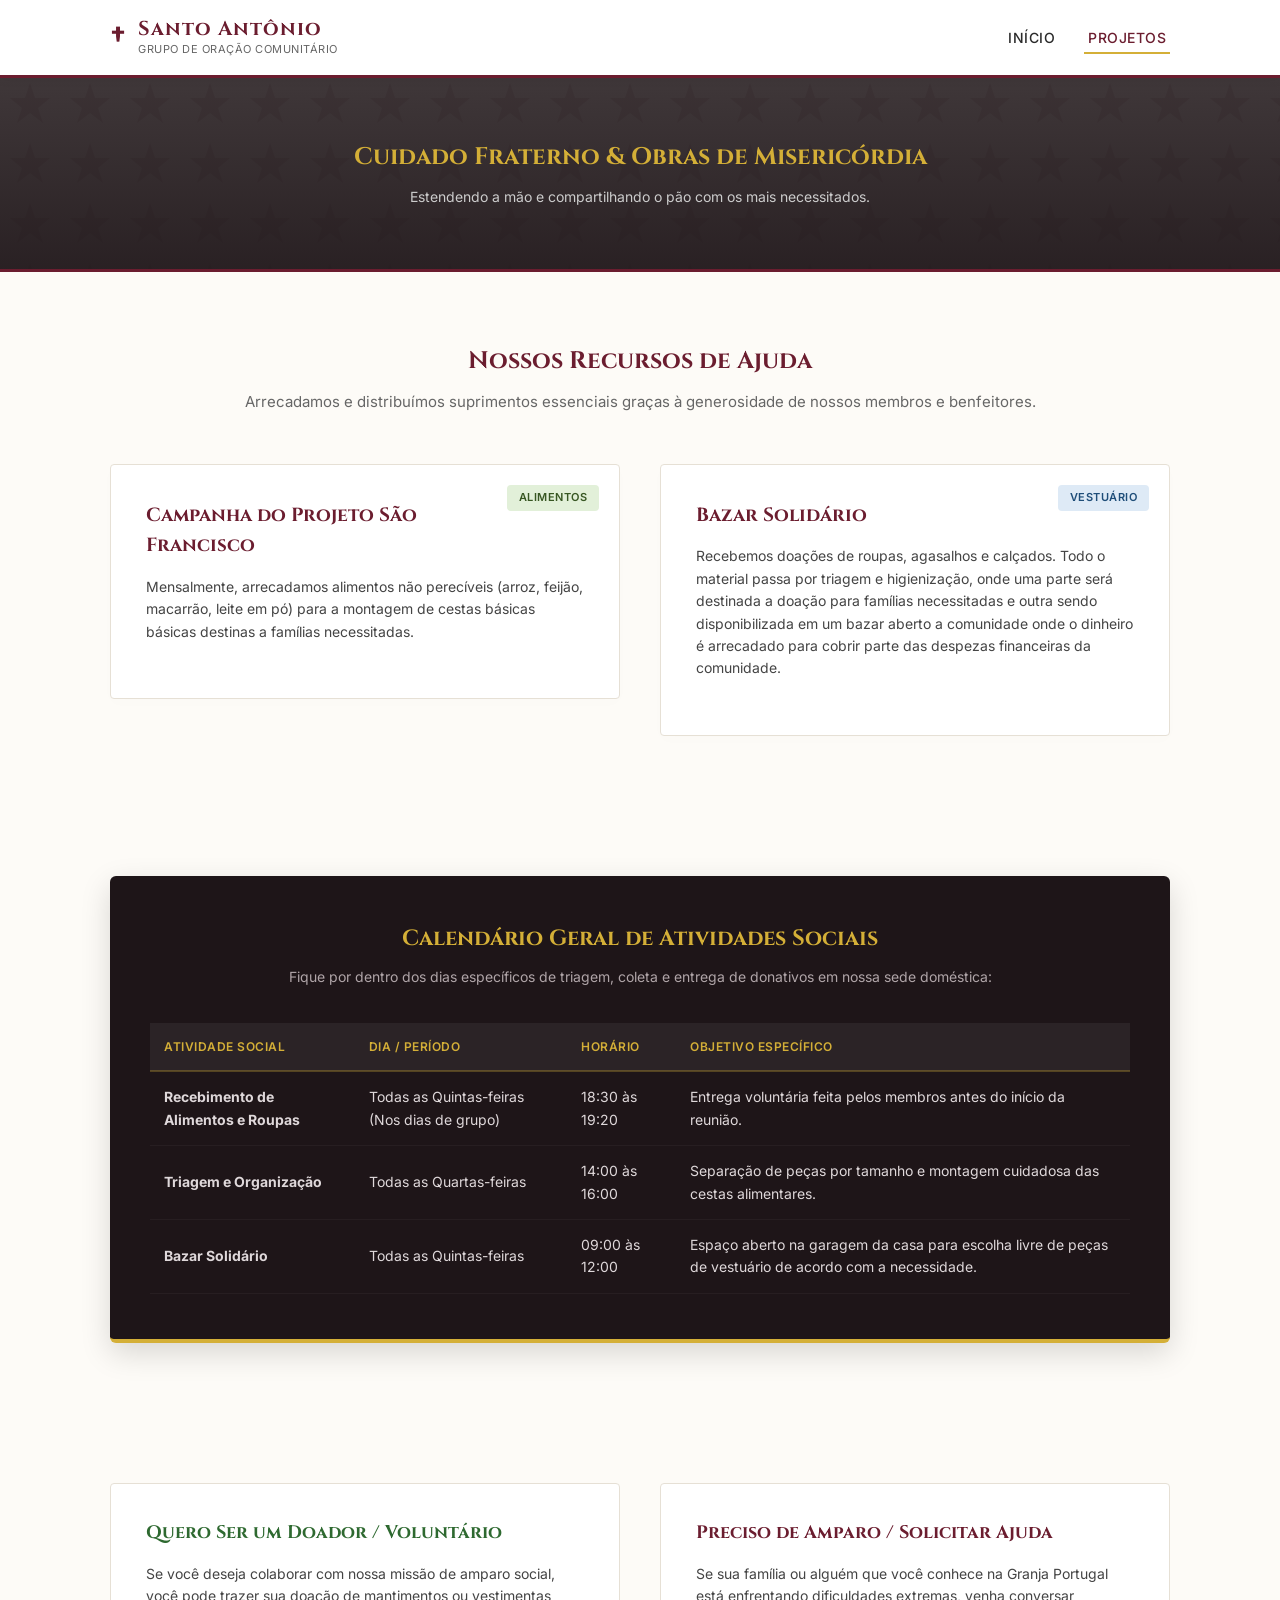
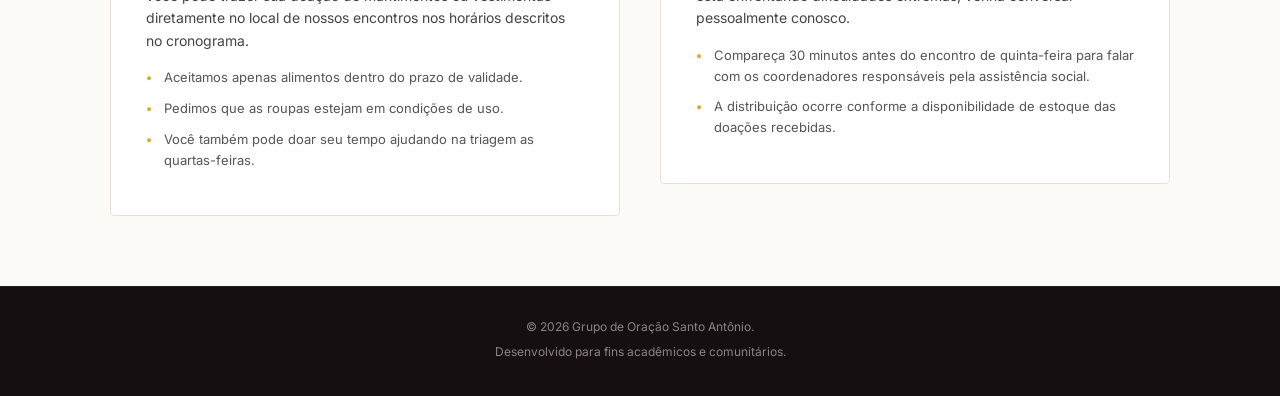
==== commit 71c55663: "." ====
--- a/ajuda.html
+++ b/ajuda.html
@@ -96,8 +96,8 @@
                                     <td>Separação de peças por tamanho e montagem cuidadosa das cestas alimentares.</td>
                                 </tr>
                                 <tr>
-                                    <td><strong>Abertura do Bazar Solidário</strong></td>
-                                    <td>Todos os Sábados</td>
+                                    <td><strong>Bazar Solidário</strong></td>
+                                    <td>Todas as Quintas-feiras</td>
                                     <td>09:00 às 12:00</td>
                                     <td>Espaço aberto na garagem da casa para escolha livre de peças de vestuário de acordo com a necessidade.</td>
                                 </tr>
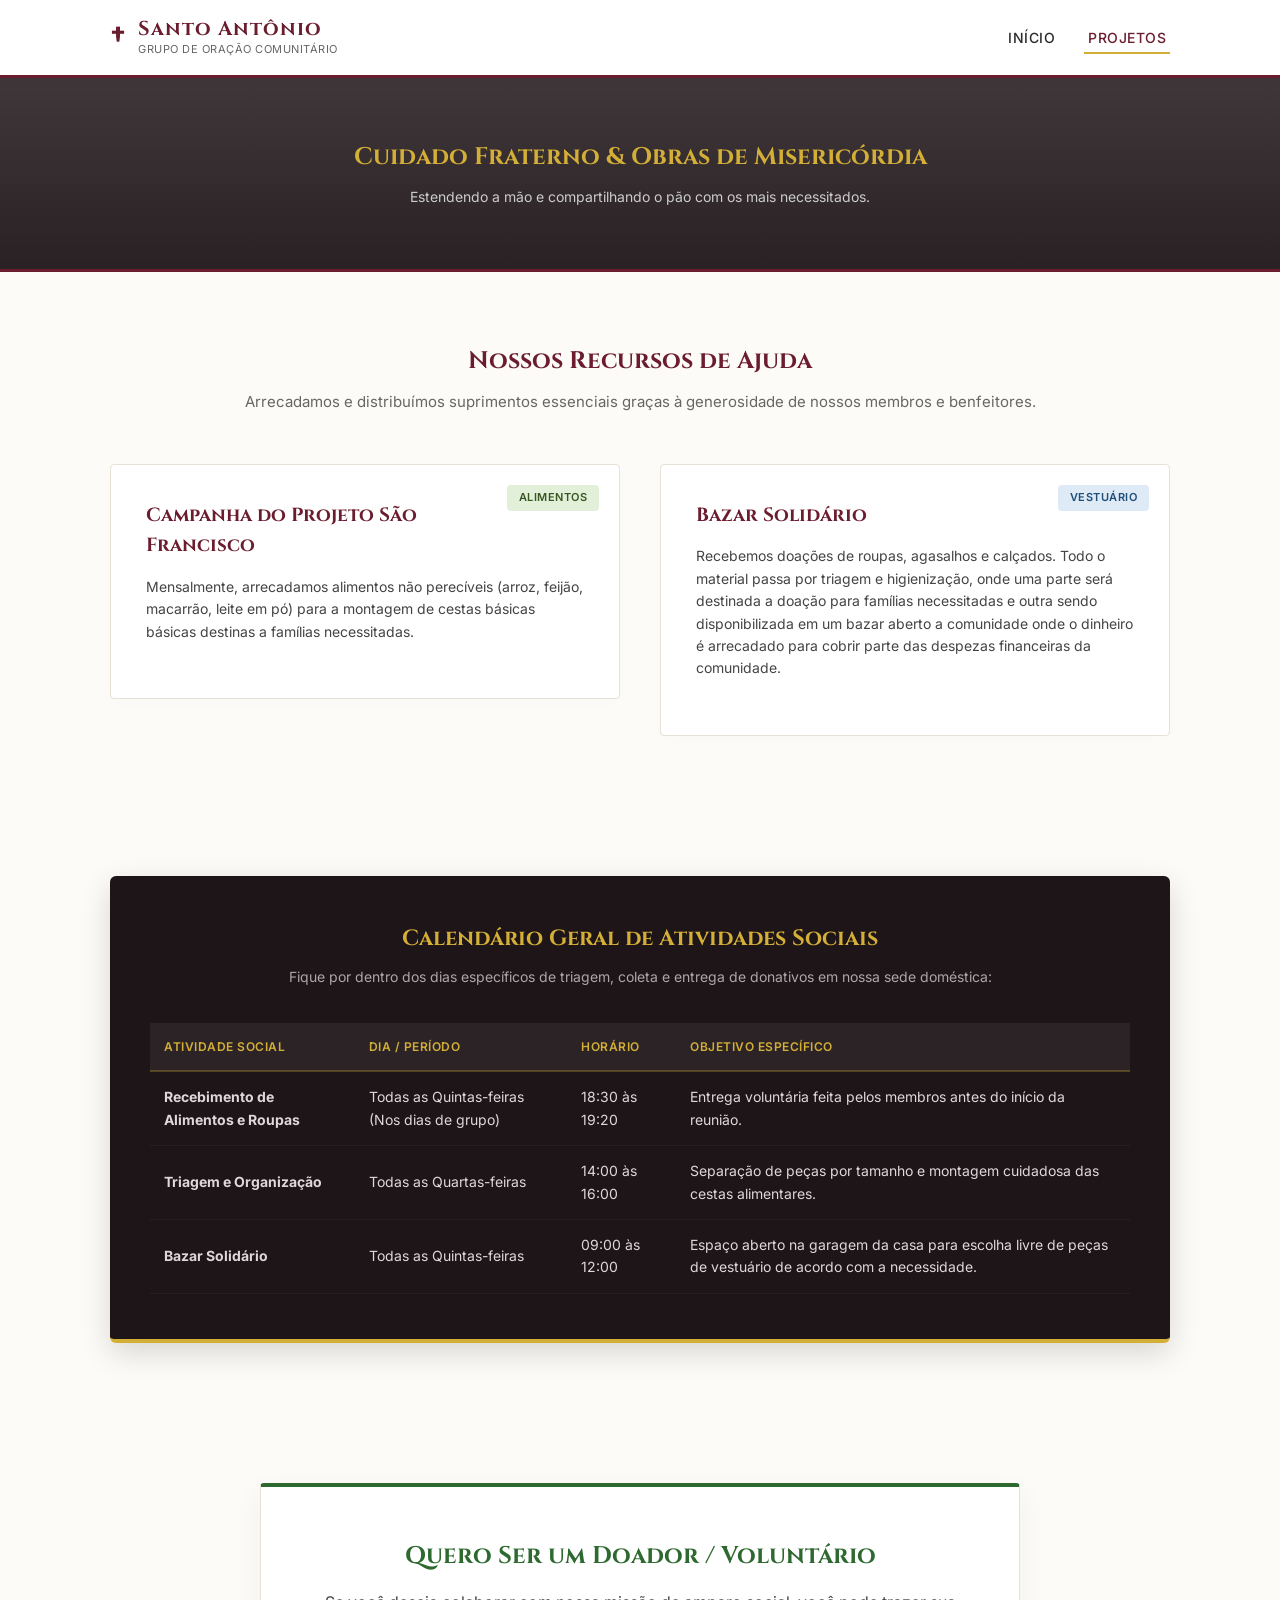
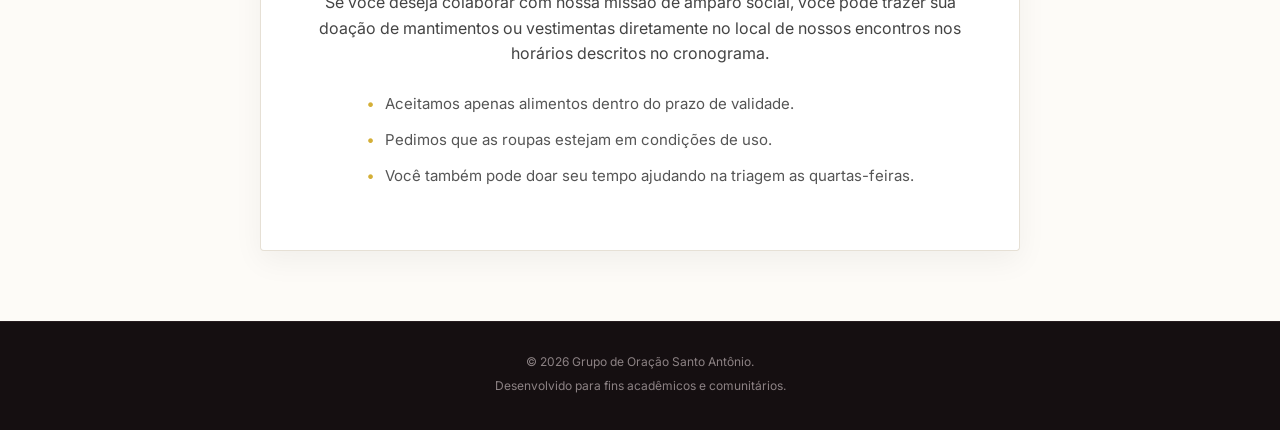
==== commit 48d8b040: "Ajusntanto detalhes da pagina inicial e de ajuda" ====
--- a/ajuda.html
+++ b/ajuda.html
@@ -108,25 +108,16 @@
             </div>
         </section>
 
-        <!-- Como Ajudar ou Solicitar Auxílio -->
+        <!-- Como Ajudar -->
         <section class="help-guide">
-            <div class="container grid-2">
-                <div class="guide-box volunteer">
+            <div class="container" style="max-width: 800px;">
+                <div class="guide-box volunteer reveal emphasis-box">
                     <h4>Quero Ser um Doador / Voluntário</h4>
                     <p>Se você deseja colaborar com nossa missão de amparo social, você pode trazer sua doação de mantimentos ou vestimentas diretamente no local de nossos encontros nos horários descritos no cronograma.</p>
-                    <ul>
+                    <ul class="centered-list">
                         <li>Aceitamos apenas alimentos dentro do prazo de validade.</li>
                         <li>Pedimos que as roupas estejam em condições de uso.</li>
                         <li>Você também pode doar seu tempo ajudando na triagem as quartas-feiras.</li>
-                    </ul>
-                </div>
-
-                <div class="guide-box beneficiary">
-                    <h4>Preciso de Amparo / Solicitar Ajuda</h4>
-                    <p>Se sua família ou alguém que você conhece na Granja Portugal está enfrentando dificuldades extremas, venha conversar pessoalmente conosco.</p>
-                    <ul>                       
-                        <li>Compareça 30 minutos antes do encontro de quinta-feira para falar com os coordenadores responsáveis pela assistência social.</li>
-                        <li>A distribuição ocorre conforme a disponibilidade de estoque das doações recebidas.</li>
                     </ul>
                 </div>
             </div>
--- a/style.css
+++ b/style.css
@@ -1,21 +1,4 @@
-:root {
-    --primary-color: #6b1d2f;    
-    --primary-light: #8b2b43;
-    --accent-color: #d4af37;    
-    --accent-hover: #bda031;
-    --bg-warm: #fdfbf7;       
-    --bg-white: #ffffff;
-    --bg-card-dark: #1e1518;     
-    --text-dark: #2b2b2b;       
-    --text-light: #f5f5f5;
-    --text-muted: #666666;
-    --border-color: #e6e0d5;
-    
-    --font-heading: 'Cinzel', serif;
-    --font-body: 'Inter', sans-serif;
-}
-
-
+/* Geral */
 *, *::before, *::after {
     box-sizing: border-box;
     margin: 0;
@@ -27,9 +10,9 @@
 }
 
 body {
-    font-family: var(--font-body);
-    background-color: var(--bg-warm);
-    color: var(--text-dark);
+    font-family: 'Inter', sans-serif;
+    background-color: #fdfbf7;
+    color: #2b2b2b;
     line-height: 1.6;
 }
 
@@ -42,8 +25,8 @@
 
 /* Cabeçalho e Navegação */
 .main-header {
-    background-color: var(--bg-white);
-    border-bottom: 3px solid var(--primary-color);
+    background-color: #ffffff;
+    border-bottom: 3px solid #6b1d2f;
     box-shadow: 0 2px 10px rgba(0,0,0,0.05);
     position: sticky;
     top: 0;
@@ -65,21 +48,21 @@
 
 .cross-icon {
     font-size: 28px;
-    color: var(--primary-color);
+    color: #6b1d2f;
     font-weight: bold;
 }
 
 .logo-text h1 {
-    font-family: var(--font-heading);
+    font-family: 'Cinzel', serif;
     font-size: 20px;
-    color: var(--primary-color);
+    color: #6b1d2f;
     letter-spacing: 1px;
     line-height: 1.2;
 }
 
 .logo-text p {
     font-size: 11px;
-    color: var(--text-muted);
+    color: #666666;
     text-transform: uppercase;
     letter-spacing: 0.5px;
 }
@@ -94,7 +77,7 @@
     background: none;
     border: none;
     font-size: 28px;
-    color: var(--primary-color);
+    color: #6b1d2f;
     cursor: pointer;
 }
 
@@ -106,7 +89,7 @@
 
 .nav-links a {
     text-decoration: none;
-    color: var(--text-dark);
+    color: #2b2b2b;
     font-weight: 500;
     font-size: 14px;
     text-transform: uppercase;
@@ -118,7 +101,7 @@
 
 .nav-links a:hover,
 .nav-links a.active {
-    color: var(--primary-color);
+    color: #6b1d2f;
 }
 
 .nav-links a.active::after,
@@ -129,19 +112,17 @@
     left: 0;
     width: 100%;
     height: 2px;
-    background-color: var(--accent-color);
-}
-
-/* Hero Section */
+    background-color: #d4af37;
+}
+
+/* Seção Hero  */
 .hero {
-   /* O linear-gradient aplica a película escura e o url() puxa a sua imagem local */
     background: linear-gradient(rgba(48, 12, 20, 0.75), rgba(30, 21, 24, 0.85)),
                 url('imgs/santo-antonio-banner2.jpg') center/cover no-repeat;
-    color: var(--text-light);
-    /* Aumentei o padding de 90px para 120px para a imagem aparecer mais */
+    color: #f5f5f5;
     padding: 120px 0; 
     text-align: center;
-    border-bottom: 4px solid var(--accent-color);
+    border-bottom: 4px solid var(--accent-color);;
 }
 
 .hero-content {
@@ -153,13 +134,13 @@
     font-size: 12px;
     text-transform: uppercase;
     letter-spacing: 2px;
-    color: var(--accent-color);
+    color: #d4af37;
     margin-bottom: 15px;
     font-weight: 600;
 }
 
 .hero h2 {
-    font-family: var(--font-heading);
+    font-family: 'Cinzel', serif;
     font-size: 26px;
     font-weight: 500;
     line-height: 1.4;
@@ -187,16 +168,16 @@
 }
 
 .btn-primary {
-    background-color: var(--accent-color);
+    background-color: #d4af37;
     color: #1e1518;
 }
 
 .btn-primary:hover {
-    background-color: var(--accent-hover);
+    background-color: #bda031;
     transform: translateY(-2px);
 }
 
-/* Layouts de Grade Flexíveis/Grid (Para Navegadores Modernos) */
+/* Layouts de Grade Flexíveis/Grid */
 .grid-2 {
     display: grid;
     grid-template-columns: 1fr 1fr;
@@ -227,22 +208,22 @@
 }
 
 .section-title h3 {
-    font-family: var(--font-heading);
+    font-family: 'Cinzel', serif;
     font-size: 24px;
-    color: var(--primary-color);
+    color: #6b1d2f;
     margin-bottom: 10px;
 }
 
 .section-title p {
-    color: var(--text-muted);
+    color: #666666;
     font-size: 15px;
 }
 
 /* Cartões de Conteúdo */
 .about-text h3 {
-    font-family: var(--font-heading);
+    font-family: 'Cinzel', serif;
     font-size: 24px;
-    color: var(--primary-color);
+    color: #6b1d2f;
     margin-bottom: 20px;
 }
 
@@ -253,39 +234,39 @@
 }
 
 .card-accent {
-    background-color: var(--bg-white);
-    border-left: 4px solid var(--accent-color);
+    background-color: #ffffff;
+    border-left: 4px solid #d4af37;
     padding: 20px;
     margin-top: 25px;
     box-shadow: 0 4px 15px rgba(0,0,0,0.02);
 }
 
 .card-accent h4 {
-    color: var(--primary-color);
+    color: #6b1d2f;
     margin-bottom: 8px;
     font-size: 16px;
 }
 
 .info-box {
-    background-color: var(--bg-white);
-    border: 1px solid var(--border-color);
+    background-color: #ffffff;
+    border: 1px solid #e6e0d5;
     padding: 25px;
     margin-bottom: 20px;
     border-radius: 4px;
 }
 
 .info-box h5 {
-    font-family: var(--font-heading);
-    color: var(--primary-color);
+    font-family: 'Cinzel', serif;
+    color: #6b1d2f;
     font-size: 15px;
     margin-bottom: 10px;
 }
 
 /* Cartões da Agenda */
 .agenda-card {
-    background-color: var(--bg-white);
-    border: 1px solid var(--border-color);
-    border-top: 4px solid var(--primary-color);
+    background-color: #ffffff;
+    border: 1px solid #e6e0d5;
+    border-top: 4px solid #6b1d2f;
     padding: 30px 25px;
     border-radius: 4px;
     box-shadow: 0 4px 12px rgba(0,0,0,0.02);
@@ -297,7 +278,7 @@
 }
 
 .agenda-card.highlighted {
-    border-top-color: var(--accent-color);
+    border-top-color: #d4af37;
     background-color: #fffdf9;
     box-shadow: 0 6px 20px rgba(212, 175, 55, 0.1);
 }
@@ -312,7 +293,7 @@
 }
 
 .day-tag {
-    color: var(--primary-color);
+    color: #6b1d2f;
     background-color: rgba(107, 29, 47, 0.06);
     padding: 4px 10px;
     border-radius: 20px;
@@ -324,12 +305,12 @@
 }
 
 .time-tag {
-    color: var(--text-muted);
+    color: #666666;
     padding: 4px 0;
 }
 
 .agenda-card h4 {
-    font-family: var(--font-heading);
+    font-family: 'Cinzel', serif;
     color: #1e1518;
     font-size: 17px;
     margin-bottom: 12px;
@@ -340,10 +321,48 @@
     color: #555;
 }
 
+/* Estilos para o botão do WhatsApp */
+
+.contact-wrapper {
+    margin: 20px 0;
+    display: flex;
+    align-items: center;
+    gap: 10px;
+}
+
+.contact-wrapper p {
+    margin-bottom: 0;
+    color: #2b2b2b;
+}
+
+.whatsapp-btn {
+    display: inline-flex;
+    align-items: center;
+    gap: 6px;
+    background-color: #2e6930;
+    color: #ffffff;
+    padding: 5px 12px; 
+    border-radius: 4px; 
+    text-decoration: none;
+    font-weight: 500;
+    font-size: 13px; 
+    transition: background-color 0.3s ease;
+}
+
+
+.whatsapp-btn img {
+    width: 15px; 
+    height: 15px;
+}
+
+.whatsapp-btn:hover {
+    background-color: #1e4520; 
+}
+
 /* Área de Localização */
 .address-box {
     background-color: rgba(107, 29, 47, 0.03);
-    border: 1px dashed var(--primary-color);
+    border: 1px dashed #6b1d2f;
     padding: 25px;
     margin: 25px 0;
     border-radius: 4px;
@@ -351,18 +370,18 @@
 
 .address-box p {
     margin-bottom: 5px;
-    color: var(--text-dark);
+    color: #2b2b2b;
 }
 
 .subtext {
     font-size: 12px;
-    color: var(--text-muted);
+    color: #666666;
     font-style: italic;
 }
 
 .map-placeholder {
     background-color: #eae5db;
-    border: 1px solid var(--border-color);
+    border: 1px solid #e6e0d5;
     border-radius: 4px;
     display: flex;
     align-items: center;
@@ -371,7 +390,7 @@
 }
 
 .map-box {
-    background-color: var(--bg-white);
+    background-color: #ffffff;
     width: 100%;
     height: 320px;
     display: flex;
@@ -389,7 +408,7 @@
 
 .map-address {
     font-size: 13px;
-    color: var(--text-muted);
+    color: #666666;
     margin: 5px 0 20px 0;
 }
 
@@ -406,18 +425,18 @@
 
 /* Estilos de Banner da Página de Ajuda */
 .page-banner {
-    background: linear-gradient(rgba(30, 21, 24, 0.85), rgba(30, 21, 24, 0.95)), url('data:image/svg+xml;utf8,<svg xmlns="http://www.w3.org/2000/svg" width="60" height="60" viewBox="0 0 60 60"><path d="M30 5 L35 20 L50 20 L38 30 L43 45 L30 35 L17 45 L22 30 L10 20 L25 20 Z" fill="%236b1d2f" fill-opacity="0.15"/></svg>');
-    color: var(--text-light);
+    background: linear-gradient(rgba(30, 21, 24, 0.85), rgba(30, 21, 24, 0.95));
+    color: #f5f5f5;
     padding: 60px 0;
     text-align: center;
-    border-bottom: 3px solid var(--primary-color);
+    border-bottom: 3px solid #6b1d2f;
 }
 
 .page-banner h2 {
-    font-family: var(--font-heading);
+    font-family: 'Cinzel', serif;
     font-size: 24px;
     margin-bottom: 10px;
-    color: var(--accent-color);
+    color: #d4af37;
 }
 
 .page-banner p {
@@ -427,8 +446,8 @@
 
 /* Cartões de Projetos Sociais */
 .project-card {
-    background-color: var(--bg-white);
-    border: 1px solid var(--border-color);
+    background-color: #ffffff;
+    border: 1px solid #e6e0d5;
     padding: 35px;
     border-radius: 4px;
     position: relative;
@@ -458,8 +477,8 @@
 }
 
 .project-card h4 {
-    font-family: var(--font-heading);
-    color: var(--primary-color);
+    font-family: 'Cinzel', serif;
+    color: #6b1d2f;
     font-size: 19px;
     margin-bottom: 15px;
     margin-right: 80px;
@@ -472,37 +491,37 @@
 }
 
 .project-meta {
-    background-color: var(--bg-warm);
-    border-top: 2px solid var(--border-color);
+    background-color: #fdfbf7;
+    border-top: 2px solid #e6e0d5;
     padding-top: 15px;
 }
 
 .project-meta h5 {
     font-size: 12px;
     text-transform: uppercase;
-    color: var(--primary-color);
+    color: #6b1d2f;
     margin-bottom: 5px;
 }
 
 .project-meta p {
     font-size: 13px;
-    color: var(--text-muted);
+    color: #666666;
     margin-bottom: 0;
 }
 
 /* Caixa Escura para Tabelas */
 .card-dark {
-    background-color: var(--bg-card-dark);
-    color: var(--text-light);
+    background-color: #1e1518;
+    color: #f5f5f5;
     padding: 45px 40px;
     border-radius: 6px;
-    border-bottom: 4px solid var(--accent-color);
+    border-bottom: 4px solid #d4af37;
     box-shadow: 0 10px 30px rgba(0,0,0,0.15);
 }
 
 .card-dark h3 {
-    font-family: var(--font-heading);
-    color: var(--accent-color);
+    font-family: 'Cinzel', serif;
+    color: #d4af37;
     font-size: 22px;
     margin-bottom: 10px;
     text-align: center;
@@ -530,7 +549,7 @@
 
 .custom-table th {
     background-color: rgba(255,255,255,0.06);
-    color: var(--accent-color);
+    color: #d4af37;
     font-weight: 600;
     padding: 14px;
     border-bottom: 2px solid rgba(212, 175, 55, 0.3);
@@ -549,26 +568,33 @@
     background-color: rgba(255,255,255,0.02);
 }
 
-/* Guia de Ajuda Coletivo */
+/* Guia de Ajuda */
 .help-guide .guide-box {
-    background-color: var(--bg-white);
-    border: 1px solid var(--border-color);
+    background-color: #ffffff;
+    border: 1px solid #e6e0d5;
     padding: 35px;
     border-radius: 4px;
 }
 
+.guide-box.emphasis-box {
+    padding: 50px;
+    text-align: center;
+    border-top: 4px solid #2e6930;
+    box-shadow: 0 10px 30px rgba(0,0,0,0.05);
+}
+
 .guide-box h4 {
-    font-family: var(--font-heading);
+    font-family: 'Cinzel', serif;
     font-size: 18px;
     margin-bottom: 15px;
 }
 
+.guide-box.emphasis-box h4 {
+    font-size: 24px;
+}
+
 .guide-box.volunteer h4 {
     color: #2e6930;
-}
-
-.guide-box.beneficiary h4 {
-    color: var(--primary-color);
 }
 
 .guide-box p {
@@ -577,8 +603,19 @@
     margin-bottom: 15px;
 }
 
+.guide-box.emphasis-box p {
+    font-size: 16px;
+    margin-bottom: 25px;
+}
+
 .guide-box ul {
     list-style-type: none;
+}
+
+.guide-box.emphasis-box .centered-list {
+    text-align: left;
+    display: inline-block;
+    margin: 0 auto;
 }
 
 .guide-box ul li {
@@ -589,11 +626,16 @@
     position: relative;
 }
 
+.guide-box.emphasis-box .centered-list li {
+    font-size: 15px;
+    margin-bottom: 12px;
+}
+
 .guide-box ul li::before {
     content: "•";
     position: absolute;
     left: 0;
-    color: var(--accent-color);
+    color: #d4af37;
     font-weight: bold;
 }
 
@@ -611,9 +653,7 @@
     margin-bottom: 5px;
 }
 
-/*
-    ANIMAÇÕES
-*/
+/* Aimações */
 
 .reveal {
     opacity: 0;
@@ -621,13 +661,11 @@
     transition: opacity 0.8s ease-out, transform 0.8s cubic-bezier(0.25, 0.46, 0.45, 0.94);
 }
 
-
 .reveal.active {
     opacity: 1;
     transform: translateY(0);
 }
 
-
 .btn {
     transition: all 0.3s cubic-bezier(0.25, 0.8, 0.25, 1);
     box-shadow: 0 4px 6px rgba(0,0,0,0.1);
@@ -638,7 +676,6 @@
     box-shadow: 0 8px 15px rgba(212, 175, 55, 0.3);
 }
 
-
 .agenda-card, .project-card, .guide-box {
     transition: all 0.4s cubic-bezier(0.25, 0.8, 0.25, 1);
 }
@@ -646,12 +683,10 @@
 .agenda-card:hover, .project-card:hover {
     transform: translateY(-8px);
     box-shadow: 0 15px 30px rgba(107, 29, 47, 0.08);
-    border-color: rgba(212, 175, 55, 0.5); /* Borda levemente dourada no hover */
-}
-
-/*
-   RESPONSIVIDADE 
- */
+    border-color: rgba(212, 175, 55, 0.5);
+}
+
+/* Responsividade */
 
 @media (max-width: 850px) {
     .grid-3 {
@@ -677,17 +712,17 @@
     }
     
     .nav-links {
-        display: none; /* Controlado via JS */
+        display: none; 
         flex-direction: column;
         position: absolute;
         top: 100%;
         left: 0;
         width: 100%;
-        background-color: var(--bg-white);
+        background-color: #ffffff;
         box-shadow: 0 4px 10px rgba(0,0,0,0.1);
         padding: 20px;
         gap: 15px;
-        border-bottom: 2px solid var(--primary-color);
+        border-bottom: 2px solid #6b1d2f;
     }
     
     .nav-links.active {
@@ -715,10 +750,4 @@
         position: static;
         display: inline-block;
     }
-}
-
-
-
-
-
-
+}
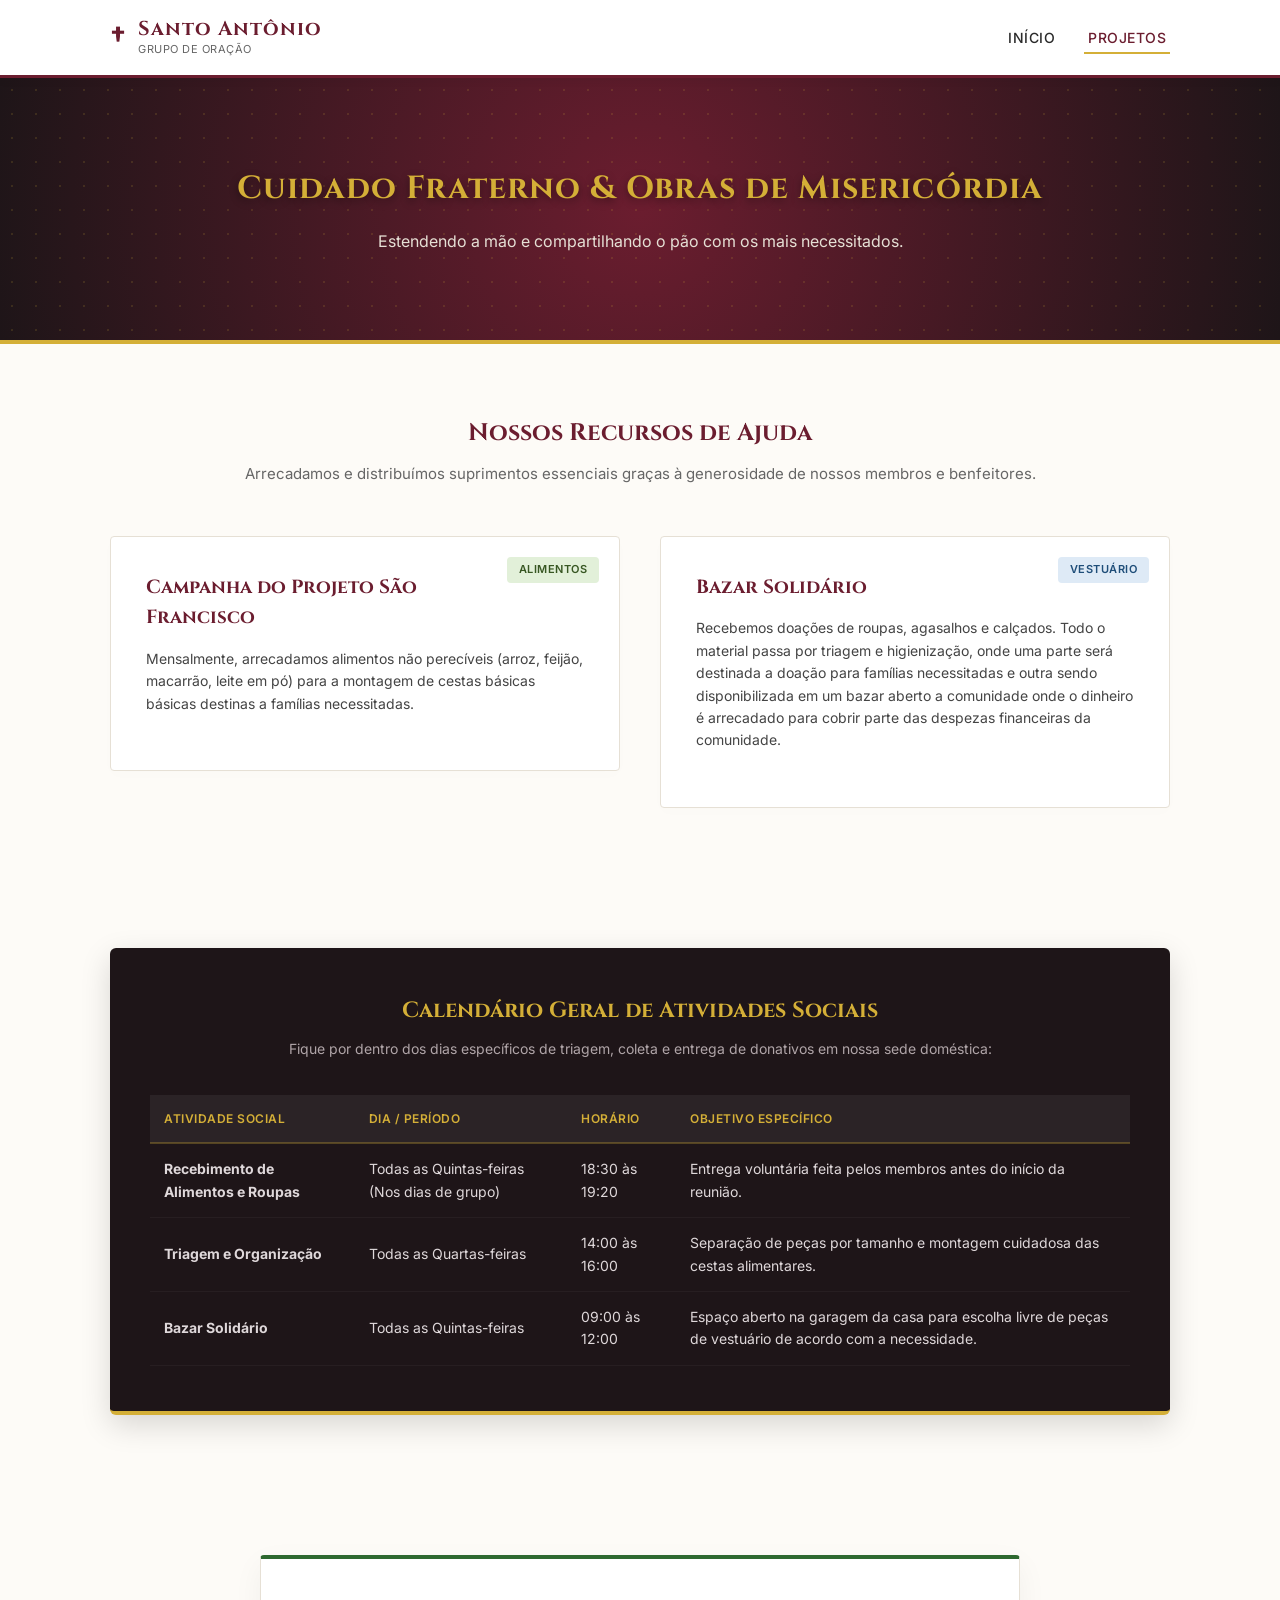
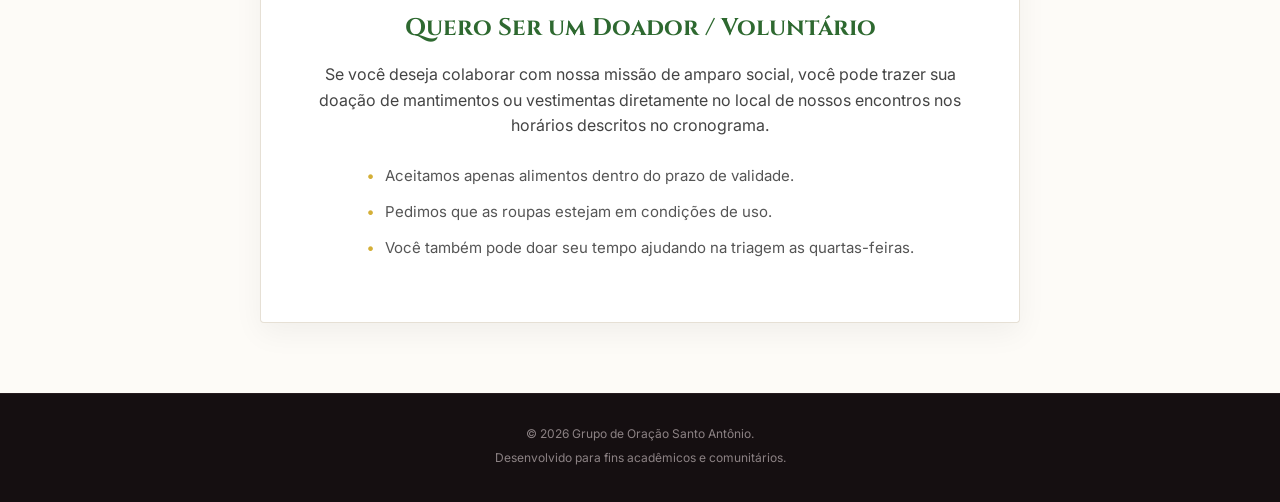
==== commit c911eeb6: "." ====
--- a/ajuda.html
+++ b/ajuda.html
@@ -16,7 +16,7 @@
                 <span class="cross-icon">†</span>
                 <div class="logo-text">
                     <h1>Santo Antônio</h1>
-                    <p>Grupo de Oração Comunitário</p>
+                    <p>Grupo de Oração</p>
                 </div>
             </div>
             <nav class="main-nav">
--- a/style.css
+++ b/style.css
@@ -263,62 +263,133 @@
 }
 
 /* Cartões da Agenda */
-.agenda-card {
+
+.container-large {
+    width: 100%;
+    max-width: 1400px; 
+    margin: 0 auto;
+    padding: 0 20px;
+}
+.agenda-slider-container {
+    position: relative;
+    width: 100%;
+    height: 480px;
+    border-radius: 8px;
+    overflow: hidden;
+    box-shadow: 0 15px 40px rgba(0,0,0,0.2);
+    margin: 0 auto;
+    background-color: #1e1518;
+}
+
+.slide {
+    display: none;
+    width: 100%;
+    height: 100%;
+    background-size: cover;
+    background-position: center;
+    background-repeat: no-repeat;
+    animation: fade 0.8s;
+}
+
+.slide.active {
+    display: flex;
+    align-items: center;
+}
+
+.slide-1 {
+    background-image: linear-gradient(to right, rgba(15, 10, 12, 0.95) 0%, rgba(15, 10, 12, 0.8) 40%, rgba(15, 10, 12, 0.2) 100%), url('imgs/slide1.jpg');
+}
+
+.slide-2 {
+    background-image: linear-gradient(to right, rgba(15, 10, 12, 0.95) 0%, rgba(15, 10, 12, 0.8) 40%, rgba(15, 10, 12, 0.2) 100%), url('imgs/slide2.jpg');
+}
+
+.slide-3 {
+    background-image: linear-gradient(to right, rgba(15, 10, 12, 0.95) 0%, rgba(15, 10, 12, 0.8) 40%, rgba(15, 10, 12, 0.2) 100%), url('imgs/slide3.jpg');
+}
+
+.slide-content {
+    padding: 0 60px;
+    max-width: 700px;
+    color: #ffffff;
+}
+
+.slide-subtitle {
+    display: inline-block;
+    font-size: 11px;
+    text-transform: uppercase;
+    letter-spacing: 2px;
+    color: #d4af37; 
+    margin-bottom: 15px;
+    font-weight: 700;
+}
+
+.slide-content h3 {
+    font-family: 'Cinzel', serif;
+    font-size: 32px;
+    margin-bottom: 20px;
+    color: #ffffff;
+    line-height: 1.3;
+}
+
+.slide-content p {
+    font-size: 15px;
+    color: #dcd6cd;
+    line-height: 1.7;
+}
+
+.slider-controls {
+    position: absolute;
+    bottom: 30px;
+    left: 0;
+    width: 100%;
+    display: flex;
+    justify-content: center;
+    align-items: center;
+    gap: 20px;
+}
+
+.slider-arrow {
+    background: rgba(255, 255, 255, 0.05);
+    border: 1px solid rgba(255, 255, 255, 0.15);
+    color: #ffffff;
+    border-radius: 50%;
+    width: 38px;
+    height: 38px;
+    display: flex;
+    align-items: center;
+    justify-content: center;
+    cursor: pointer;
+    transition: all 0.3s ease;
+    font-size: 14px;
+}
+
+.slider-arrow:hover {
+    background: rgba(255, 255, 255, 0.2);
+    border-color: rgba(255, 255, 255, 0.4);
+}
+
+.slider-dots {
+    display: flex;
+    gap: 8px;
+}
+
+.dot {
+    height: 3px;
+    width: 25px;
+    background-color: rgba(255, 255, 255, 0.3);
+    border-radius: 2px;
+    cursor: pointer;
+    transition: background-color 0.3s ease;
+}
+
+.dot.active, .dot:hover {
     background-color: #ffffff;
-    border: 1px solid #e6e0d5;
-    border-top: 4px solid #6b1d2f;
-    padding: 30px 25px;
-    border-radius: 4px;
-    box-shadow: 0 4px 12px rgba(0,0,0,0.02);
-    transition: transform 0.3s ease;
-}
-
-.agenda-card:hover {
-    transform: translateY(-5px);
-}
-
-.agenda-card.highlighted {
-    border-top-color: #d4af37;
-    background-color: #fffdf9;
-    box-shadow: 0 6px 20px rgba(212, 175, 55, 0.1);
-}
-
-.card-header {
-    display: flex;
-    justify-content: space-between;
-    margin-bottom: 20px;
-    font-size: 12px;
-    font-weight: 600;
-    text-transform: uppercase;
-}
-
-.day-tag {
-    color: #6b1d2f;
-    background-color: rgba(107, 29, 47, 0.06);
-    padding: 4px 10px;
-    border-radius: 20px;
-}
-
-.agenda-card.highlighted .day-tag {
-    color: #9c7b14;
-    background-color: rgba(212, 175, 55, 0.12);
-}
-
-.time-tag {
-    color: #666666;
-    padding: 4px 0;
-}
-
-.agenda-card h4 {
-    font-family: 'Cinzel', serif;
-    color: #1e1518;
-    font-size: 17px;
-    margin-bottom: 12px;
-}
-
-.agenda-card p {
-    font-size: 14px;
-    color: #555;
+}
+
+@keyframes fade {
+    from { opacity: 0.5; }
+    to { opacity: 1; }
 }
 
 /* Estilos para o botão do WhatsApp */
@@ -425,23 +496,45 @@
 
 /* Estilos de Banner da Página de Ajuda */
 .page-banner {
-    background: linear-gradient(rgba(30, 21, 24, 0.85), rgba(30, 21, 24, 0.95));
+    background: radial-gradient(circle at center, #6b1d2f 0%, #1e1518 100%);
     color: #f5f5f5;
-    padding: 60px 0;
+    padding: 85px 0; 
     text-align: center;
-    border-bottom: 3px solid #6b1d2f;
+    border-bottom: 4px solid #d4af37; 
+    position: relative;
+    overflow: hidden;
+}
+
+.page-banner::before {
+    content: '';
+    position: absolute;
+    top: 0; left: 0; right: 0; bottom: 0;
+    background-image: radial-gradient(rgba(212, 175, 55, 0.15) 1px, transparent 1px);
+    background-size: 24px 24px;
+    pointer-events: none;
+}
+
+.page-banner .container {
+    position: relative;
+    z-index: 1;
 }
 
 .page-banner h2 {
     font-family: 'Cinzel', serif;
-    font-size: 24px;
-    margin-bottom: 10px;
+    font-size: 32px; 
+    font-weight: 700;
+    margin-bottom: 15px;
     color: #d4af37;
+    letter-spacing: 1px;
+    text-shadow: 0 3px 8px rgba(0,0,0,0.4); 
 }
 
 .page-banner p {
-    font-size: 14px;
-    color: #ccc;
+    font-size: 16px;
+    color: #e6e0d5;
+    max-width: 650px;
+    margin: 0 auto;
+    line-height: 1.6;
 }
 
 /* Cartões de Projetos Sociais */
@@ -750,4 +843,16 @@
         position: static;
         display: inline-block;
     }
+}
+
+@media (max-width: 850px) {
+    .agenda-slider-container {
+        height: 400px;
+    }
+    .slide-content {
+        padding: 0 25px;
+    }
+    .slide-content h3 {
+        font-size: 24px;
+    }
 }
